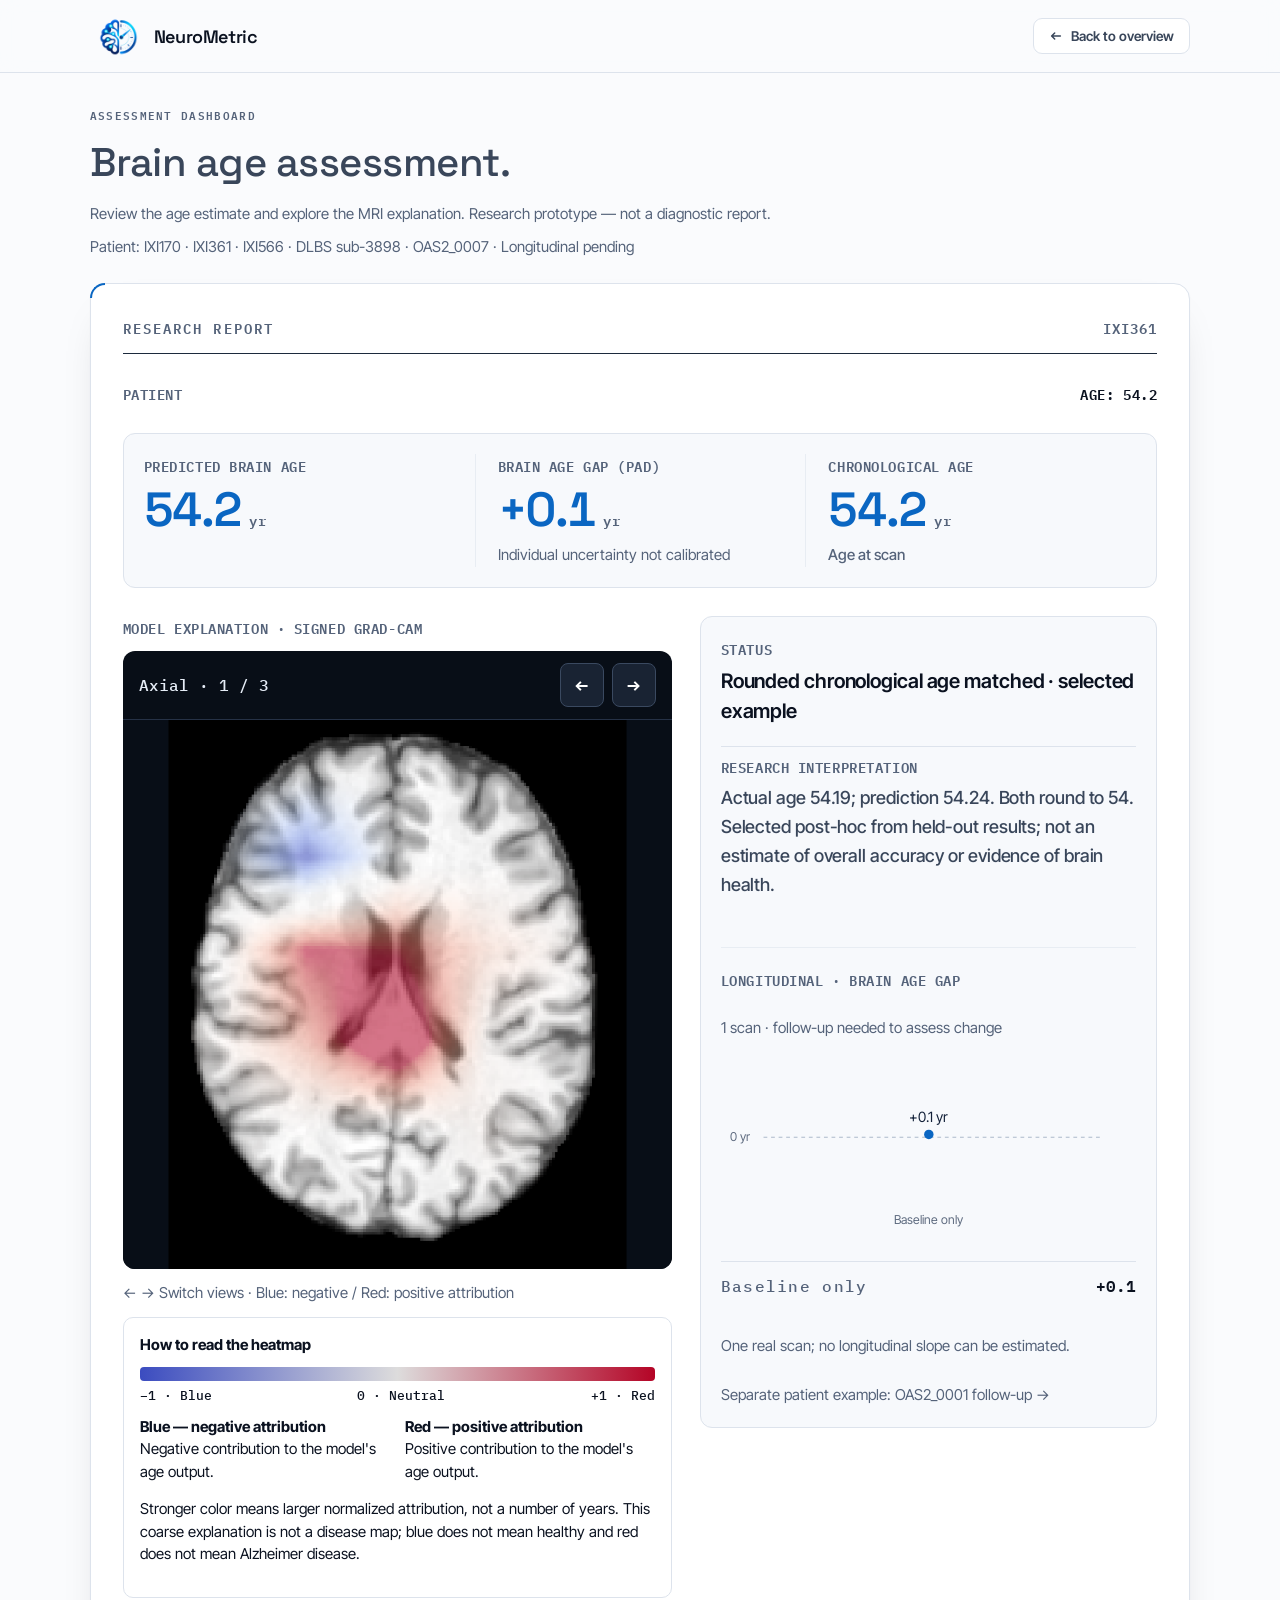
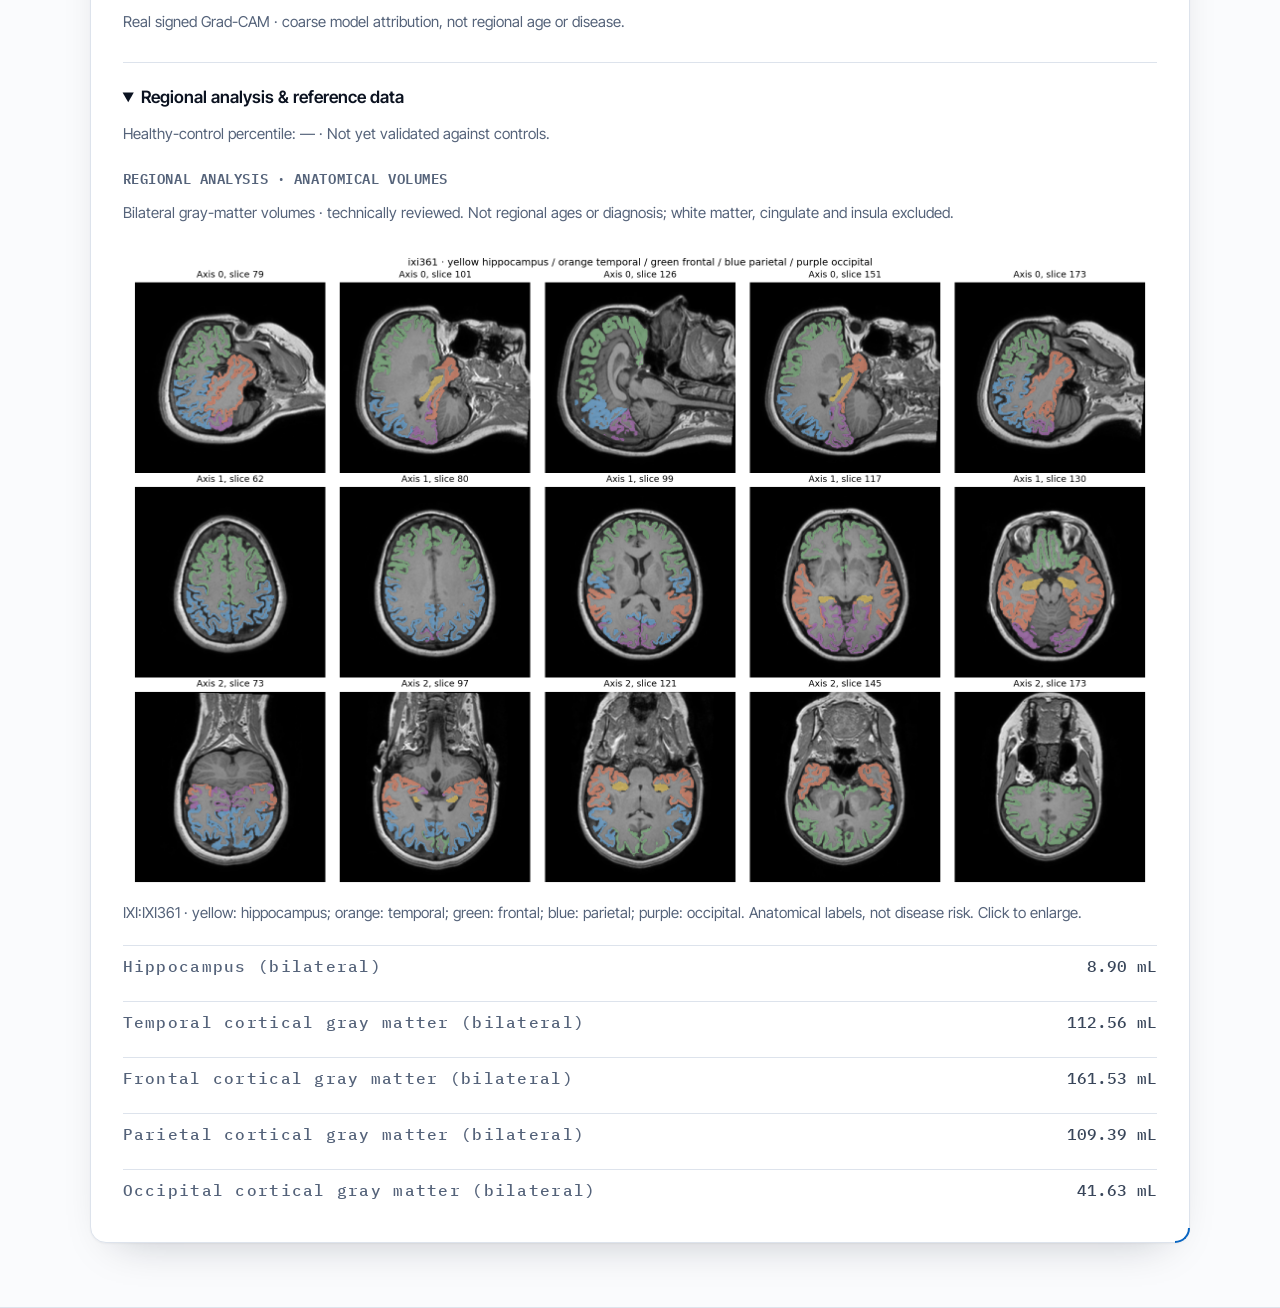
==== report.html @ e67768d3 "Show Longitudinal tag next to OAS2_0007 in report header Co-Authored-By: Claude <noreply@anthropic.c" ====
<!doctype html>
<html lang="en">
<head>
<meta charset="utf-8">
<meta name="viewport" content="width=device-width, initial-scale=1">
<title>Assessment dashboard — NeuroMetric</title>
<link rel="icon" type="image/png" sizes="64x64" href="assets/favicon.png">
<link rel="apple-touch-icon" href="assets/favicon.png">
<meta name="description" content="A NeuroMetric assessment dashboard: patient summary, uncalibrated brain age gap, regional analysis, AI attention map and longitudinal course.">
<meta name="theme-color" content="#FAFBFD">
<link rel="canonical" href="https://neurometric-ruby.vercel.app/report.html">
<meta property="og:type" content="website">
<meta property="og:site_name" content="NeuroMetric">
<meta property="og:url" content="https://neurometric-ruby.vercel.app/report.html">
<meta property="og:title" content="Assessment dashboard — NeuroMetric">
<meta property="og:description" content="Illustrative patient summary, uncalibrated brain age gap, regional analysis, a schematic attention map and longitudinal course.">
<meta property="og:image" content="https://neurometric-ruby.vercel.app/assets/og-cover.png">
<meta property="og:image:width" content="1200">
<meta property="og:image:height" content="630">
<meta property="og:image:alt" content="NeuroMetric assessment dashboard with regional brain-age deviations and a schematic attention map.">
<meta property="og:locale" content="en_US">
<meta name="twitter:card" content="summary_large_image">
<meta name="twitter:title" content="Assessment dashboard — NeuroMetric">
<meta name="twitter:description" content="Illustrative patient summary, uncalibrated brain age gap, regional analysis, a schematic attention map and longitudinal course.">
<meta name="twitter:image" content="https://neurometric-ruby.vercel.app/assets/og-cover.png">
<link rel="preconnect" href="https://fonts.googleapis.com">
<link rel="preconnect" href="https://fonts.gstatic.com" crossorigin>
<link href="https://fonts.googleapis.com/css2?family=Inter+Tight:wght@400;500;600&family=Space+Grotesk:wght@500;600;700&family=IBM+Plex+Mono:wght@400;500;600&display=swap" rel="stylesheet">
<link rel="stylesheet" href="styles.css">
<style>
  .report-back{
    margin-left:auto; display:inline-flex; align-items:center; gap:8px;
    font:600 13.5px var(--sans); color:var(--ink2); white-space:nowrap;
    border:1px solid var(--line); border-radius:9px; padding:9px 15px; background:#fff;
    transition:border-color .18s, color .18s, background .18s;
  }
  .report-back:hover{ border-color:var(--accent-line); color:var(--accent); background:var(--accent-soft); }
  .report-back svg{ width:14px; height:14px; }
  .report-page{ padding-top:56px; }
  .report-sheet{ max-width:880px; margin:0 auto; padding:26px 28px 26px; }
  .report-sheet .report-head span:nth-child(2){ color:var(--mut); letter-spacing:.08em; }

  /* patient row */
  .pat-row{ display:flex; justify-content:space-between; align-items:baseline; gap:16px; padding-bottom:16px; }
  .pat-k{ font:600 15px var(--mono); letter-spacing:.14em; text-transform:uppercase; color:var(--mut); }
  .pat-v{ font:600 13.5px var(--mono); letter-spacing:.09em; text-transform:uppercase; color:var(--ink); font-variant-numeric:tabular-nums; }

  /* analysis band — 3 readouts */
  .pad-wrap{ grid-template-columns:1fr 1fr 1fr; gap:0; padding:20px 22px 22px; margin-bottom:0; }
  .pad-col{ padding:0 22px; display:grid; gap:9px; align-content:start; }
  .pad-col:first-child{ padding-left:0; }
  .pad-col:last-child{ padding-right:0; }
  .pad-col + .pad-col{ border-left:1px solid var(--line2); }
  .pad-col .pad-val{ font-size:clamp(38px,3.3vw,46px); }
  .pad-col .pad-val .pad-unit{ font-size:14px; margin-left:7px; }
  .pad-ci{ font:500 12.5px var(--mono); letter-spacing:.09em; text-transform:uppercase; color:var(--mut); }
  .ban-sub{ font:500 12.5px var(--sans); color:var(--mut); }
  .pct-track{ position:relative; height:4px; border-radius:2px; background:#E7ECF3; margin-top:9px; }
  .pct-dot{ position:absolute; top:50%; left:var(--x,50%); width:10px; height:10px; border-radius:50%; background:var(--accent); transform:translate(-50%,-50%); transition:left .6s cubic-bezier(.2,.7,.2,1); }

  /* sections */
  .dsec{ margin-top:28px; padding-top:20px; border-top:1px solid var(--line2); display:grid; gap:16px; }
  .dsec-k{ font:600 15px var(--mono); letter-spacing:.14em; text-transform:uppercase; color:var(--mut); }
  .duo{ margin-top:28px; padding-top:20px; border-top:1px solid var(--line2); display:grid; grid-template-columns:minmax(0,1.08fr) minmax(0,.92fr); gap:40px; }
  .duo .dsec{ margin-top:0; padding-top:0; border-top:none; }
  .heat-viz{ display:block; width:100%; max-width:340px; height:auto; }
  .heat-cap{ margin:10px 0 0; font:500 11px var(--mono); letter-spacing:.09em; text-transform:uppercase; color:var(--mut); }
  .bar-unit{ margin-left:4px; font-size:10.5px; color:var(--mut); }

  /* longitudinal */
  .lt{ display:grid; }
  .lt-row{ display:flex; justify-content:space-between; align-items:baseline; gap:12px; padding:10px 0; border-top:1px solid var(--line); }
  .lt-row span:first-child{ font:500 13px var(--mono); letter-spacing:.08em; color:var(--mut); font-variant-numeric:tabular-nums; }
  .lt-row span:last-child{ font:500 14px var(--mono); color:var(--ink2); font-variant-numeric:tabular-nums; }
  .lt-row.now span:last-child{ font-weight:600; color:var(--ink); }
  .lt-note{ margin:9px 0 0; font-size:12.5px; line-height:1.5; color:var(--mut); }

  /* durum + yorum */
  .v-item{ padding:12px 0; display:grid; gap:6px; }
  .v-item + .v-item{ border-top:1px solid var(--line); }
  .v-item:first-child{ padding-top:0; }
  .v-k{ font:600 15px var(--mono); letter-spacing:.14em; text-transform:uppercase; color:var(--mut); }
  .v-v{ font:600 16px var(--sans); letter-spacing:-.005em; color:var(--ink); }
  .v-v.v-soft{ font-weight:500; font-size:14.5px; line-height:1.6; color:var(--ink2); }
  .prov{ margin:22px 0 0; padding-top:14px; border-top:1px solid var(--line2); font:500 12px var(--mono); letter-spacing:.09em; text-transform:uppercase; color:var(--mut); }
  .report-main{ padding-bottom:64px; }
  @media (max-width:760px){
    .pad-wrap{ grid-template-columns:1fr; gap:0; }
    .pad-col{ padding:14px 0 0; }
    .pad-col + .pad-col{ border-left:none; border-top:1px solid var(--line2); margin-top:14px; }
    .pad-col:first-child{ padding-top:0; }
    .duo{ grid-template-columns:1fr; gap:26px; }
    .bar, .bars-cols{ grid-template-columns:minmax(0,1fr) 122px 54px; gap:8px; }
    .report-sheet .bar-label{ white-space:normal; font-size:12.5px; line-height:1.3; }
    .bar-unit{ display:none; }
  }
</style>
<style>
  .report-page{padding-top:32px}.report-page .sec-head{margin-bottom:24px;max-width:none}.report-page .statement{font-size:clamp(28px,4vw,40px)}.report-page .sec-lede{font-size:15px;max-width:none;margin-top:12px}
  .report-sheet{max-width:1100px;padding:24px;display:grid;grid-template-columns:minmax(0,1.65fr) minmax(260px,1fr);gap:24px;align-items:start}
  .report-sheet .report-head,.pat-row,.pad-wrap,.regional-details,.technical-details{grid-column:1/-1;margin:0}.report-sheet .report-head{flex-wrap:wrap;gap:8px;padding-bottom:14px}.report-sheet .report-head span{font-size:11px;overflow-wrap:anywhere}.pat-row{padding:0}.pat-k,.pat-v{letter-spacing:.04em}
  .pad-wrap{grid-row:3;border:1px solid var(--line);border-radius:12px;padding:20px;background:#f7f9fc}.pad-col .pad-val{font-size:38px}.pad-ci{font:400 12px var(--sans);text-transform:none;letter-spacing:0}.pad-col:last-child .pad-val{font-size:30px}
  .duo{grid-column:1;grid-row:4;margin:0;padding:0;border:0;display:grid;grid-template-columns:1fr;gap:20px}.interpretation-panel{grid-column:2;grid-row:4;margin:0;padding:20px;background:#f7f9fc;border:1px solid var(--line);border-radius:12px;gap:12px}.dsec-k,.v-k{font-size:11px;letter-spacing:.08em}.v-v{font-size:15px;line-height:1.5}.v-v.v-soft{font-size:14px}.v-item{padding:8px 0}.viewer-panel{gap:12px}
  .mri-viewer{background:#080e17;border-radius:12px;overflow:hidden;position:relative;min-width:0}.mri-viewer:focus-visible{outline:3px solid var(--accent);outline-offset:4px}.viewer-toolbar{display:flex;justify-content:space-between;align-items:center;padding:12px 16px;color:#e6edf7;font:500 13px var(--mono);border-bottom:1px solid #253146}.viewer-toolbar[hidden],.viewer-hint[hidden],#viewError[hidden]{display:none}.viewer-buttons{display:flex;gap:8px}.viewer-buttons button{width:44px;height:44px;border:1px solid #3a4960;border-radius:8px;background:#192333;color:white;font-size:22px;cursor:pointer}.viewer-buttons button:hover{background:#2a3c56}.viewer-buttons button:focus-visible{outline:3px solid #80bfff;outline-offset:2px}.report-sheet .heat-viz{width:100%;max-width:none;height:auto;aspect-ratio:1;object-fit:contain}.report-sheet #schematicHeat{aspect-ratio:340/214;background:#f7f9fc}.viewer-hint{font-size:12px;color:var(--mut);margin:0}.heat-cap{font:400 12px/1.6 var(--sans);text-transform:none;letter-spacing:0;margin:0}#viewError{padding:28px;color:#fff;font-size:14px}
  .regional-details{grid-row:5;padding-top:18px;border-top:1px solid var(--line);display:block}.regional-details>summary,.technical-details>summary{cursor:pointer;font:600 14px var(--sans);color:var(--ink);padding:6px 0}.regional-details .dsec-k{display:block;margin:20px 0 12px}.technical-details{grid-row:6;border-top:1px solid var(--line);padding-top:18px;font-size:13px;color:var(--mut);line-height:1.6}.prov{font:400 12px/1.6 var(--sans);text-transform:none;letter-spacing:0;border:0;margin:14px 0}
  @media(max-width:760px){.report-page{padding-top:24px}.report-sheet{padding:16px;gap:18px;grid-template-columns:minmax(0,1fr)}.duo{grid-column:1;grid-row:4}.interpretation-panel{grid-column:1;grid-row:5}.regional-details{grid-row:6}.technical-details{grid-row:7}.pad-wrap{grid-template-columns:1fr 1fr;gap:16px;padding:16px}.pad-col{padding:0!important}.pad-col+.pad-col{border:0;margin:0}.pad-col:last-child{grid-column:1/-1;padding-top:12px!important;border-top:1px solid var(--line)}.pad-col:last-child .pad-val{display:none}.pad-col .pad-val{font-size:32px}.pat-row{flex-wrap:wrap}.viewer-toolbar{padding:8px 12px}}
</style>
<style>
  body>.nav{position:relative;top:auto}.report-page .eyebrow{font:600 11px var(--mono);text-transform:uppercase;letter-spacing:.12em;color:var(--mut)}
  @media(max-width:760px){.report-sheet .pad-col:last-child .pad-val{display:block}}
</style>
<style>
 .report-main>.wrap,.nav-inner{width:calc(100% - 64px);max-width:1720px}.report-sheet{max-width:none}.report-sheet{grid-template-columns:minmax(0,1.2fr) minmax(360px,1fr);padding:32px;gap:28px}.report-sheet .report-head span,.pat-v,.pat-k{font-size:14px}.report-sheet .pad-label,.dsec-k,.v-k{font-size:14px;letter-spacing:.04em}.pad-col .pad-val,.pad-col:last-child .pad-val{font-size:48px}.v-v{font-size:20px}.v-v.v-soft{font-size:18px}.heat-cap,.viewer-hint,.lt-note,.technical-details,.pad-ci,.ban-sub{font-size:15px;line-height:1.6}.viewer-toolbar{font-size:16px}.lt-row span:first-child,.lt-row span:last-child{font-size:16px}.regional-details>summary,.technical-details>summary{font-size:17px}
 .attribution-legend{margin:0;padding:16px;border:1px solid var(--line);border-radius:10px;font-size:15px;line-height:1.5}.attribution-legend[hidden]{display:none}.legend-gradient{height:14px;border-radius:4px;background:linear-gradient(90deg,#3b4cc0,#dddcdc,#b40426);margin:10px 0 6px}.legend-ticks{display:flex;justify-content:space-between;font:500 13px var(--mono)}.legend-description{display:grid;grid-template-columns:1fr 1fr;gap:16px;margin-top:12px}.legend-description p{margin:0}.report-sheet .heat-viz{max-height:650px}
 @media(max-width:760px){.report-main>.wrap,.nav-inner{width:calc(100% - 32px)}.report-sheet{padding:16px;grid-template-columns:minmax(0,1fr)}.pad-col .pad-val,.pad-col:last-child .pad-val{font-size:36px}.legend-description{grid-template-columns:1fr}.report-sheet .pad-label{font-size:12px}.v-v.v-soft{font-size:16px}}
</style>
<style>
 #candidateRegionalRows .lt-row{display:grid;grid-template-columns:minmax(0,1fr) auto;gap:12px;align-items:center;padding:14px 0}
 #candidateRegionalRows .lt-row span:first-child{font:500 16px/1.5 var(--sans);letter-spacing:0;color:var(--ink)}
 #candidateRegionalRows .lt-row span:last-child{letter-spacing:0}
 @media(max-width:520px){#candidateRegionalRows .lt-row{grid-template-columns:1fr;gap:4px}}
</style>
</head>
<body>
<header class="nav">
  <div class="wrap nav-inner">
    <a class="brand" href="index.html" aria-label="NeuroMetric — back to overview">
      <img class="brand-mark" src="assets/logo-mark.png" alt="" width="56" height="56">
      <span class="brand-text">NeuroMetric</span>
    </a>
    <a class="report-back" href="index.html">
      <svg viewBox="0 0 16 16" aria-hidden="true"><path d="M13 8H4M6.5 4.5L3 8l3.5 3.5" fill="none" stroke="currentColor" stroke-width="1.7" stroke-linecap="round" stroke-linejoin="round"/></svg>
      Back to overview
    </a>
  </div>
</header>

<main id="main" class="sec report-page report-main">
  <div class="wrap">
    <div class="sec-head">
      <p class="eyebrow">Assessment dashboard</p>
      <h2 class="statement">Brain age assessment.</h2>
      <p class="sec-lede">Review the age estimate and explore the MRI explanation. Research prototype — not a diagnostic report.</p>
      <p class="lt-note">Patient: <a href="report.html?case=ixi170">IXI170</a> · <a href="report.html?case=ixi361">IXI361</a> · <a href="report.html?case=ixi566">IXI566</a> · <a href="report.html?case=dlbs3898">DLBS sub-3898</a> · <a href="report.html?case=oasis7">OAS2_0007 · Longitudinal pending</a></p>
    </div>

    <figure class="report report-sheet" aria-label="Complete sample assessment dashboard">
      <figcaption class="report-head">
        <span id="reportKind">Illustrative report</span>
        <span id="dHead2">Illustration · NC-2381-019 · T1 · MNI 1&nbsp;mm</span>
      </figcaption>

      <div class="pat-row">
        <span class="pat-k">Patient</span>
        <span class="pat-v" id="dAge">Age: 57</span>
      </div>

      <div class="pad-wrap">
        <div class="pad-col">
          <span class="pad-label">Predicted brain age</span>
          <span class="pad-val" id="dPred">66.4<span class="pad-unit">yr</span></span>
        </div>
        <div class="pad-col">
          <span class="pad-label">Brain age gap (PAD)</span>
          <span class="pad-val" id="dPad">+9.4<span class="pad-unit">yr</span></span>
          <span class="pad-ci" id="dCi">Individual uncertainty not calibrated</span>
        </div>
        <div class="pad-col">
          <span class="pad-label">Chronological age</span>
          <span class="pad-val" id="dChronological">57<span class="pad-unit">yr</span></span>
          <span class="ban-sub">Age at scan</span>
        </div>
      </div>

      <details class="dsec regional-details" open>
        <summary>Regional analysis &amp; reference data</summary>
        <p class="lt-note">Healthy-control percentile: <span id="dPct">—</span> · Not yet validated against controls.</p>
        <div class="pct-track" hidden><i class="pct-dot" id="dPctDot"></i></div>
        <span class="dsec-k" id="regionalTitle">Regional analysis · illustrative gaps</span>
        <p class="lt-note" id="regionalMethod" hidden>Regional volumes require anatomical segmentation and registration review. Volume differences cannot be converted into years without a validated age-reference model.</p>
        <figure id="regionalVisual" hidden style="margin:20px 0">
          <a href="assets/oasis30-regional-segmentation.png" target="_blank" rel="noopener" aria-label="Open full-size regional MRI segmentation">
            <img src="assets/oasis30-regional-segmentation.png" alt="OAS1_0030 MRI with segmented hippocampus and cortical gray-matter groups in fifteen slices" loading="lazy" style="display:block;width:100%;height:auto;border-radius:12px">
          </a>
          <figcaption class="lt-note">OAS1_0030 · MRI segmentation. Yellow: hippocampus; orange: temporal; green: frontal; blue: parietal; purple: occipital. Click to enlarge. These colors identify anatomy, not disease or regional age.</figcaption>
        </figure>
        <div class="bars" id="dBars">
          <div class="bars-cols" aria-hidden="true"><span>Region</span><span>← negative · positive →</span><span>Δ y</span></div>
          <div class="bar"><span class="bar-label">Hippocampus</span><span class="bar-track"><i class="tick"></i><i class="pos" style="--w:48.8%"></i></span><span class="bar-val">+13.2<span class="bar-unit">y</span></span></div>
          <div class="bar"><span class="bar-label">Temporal lobe</span><span class="bar-track"><i class="tick"></i><i class="pos" style="--w:33.7%"></i></span><span class="bar-val">+9.1<span class="bar-unit">y</span></span></div>
          <div class="bar"><span class="bar-label">Frontal lobe</span><span class="bar-track"><i class="tick"></i><i class="pos" style="--w:17.4%"></i></span><span class="bar-val">+4.7<span class="bar-unit">y</span></span></div>
          <div class="bar"><span class="bar-label">Parietal lobe</span><span class="bar-track"><i class="tick"></i><i class="pos" style="--w:8.5%"></i></span><span class="bar-val">+2.3<span class="bar-unit">y</span></span></div>
        </div>
        <div id="candidateRegionalPanel" hidden>
          <h3>Experimental regional measurements</h3>
          <p class="lt-note">Orientation review pending · Not approved clinical measurements. Bilateral totals are shown because left/right orientation is unresolved.</p>
          <div id="candidateRegionalRows"></div>
          <p class="lt-note" id="candidateRegionalNote">Measured volumes, not regional ages or healthy-control percentiles. Temporal, frontal and parietal lobes still require cortical parcellation.</p>
        </div>
      </details>

      <div class="duo">
        <div class="dsec viewer-panel">
          <span class="dsec-k" id="heatTitle">AI attention map · schematic preview</span>
          <div class="mri-viewer" id="mriViewer" tabindex="0" role="region" aria-label="MRI viewer. Use left and right arrow keys to switch views.">
          <div class="viewer-toolbar" id="viewerControls" hidden>
            <span id="viewLabel" aria-live="polite">Axial · 1 / 3</span>
            <div class="viewer-buttons"><button id="viewPrev" type="button" aria-label="Previous MRI view">←</button><button id="viewNext" type="button" aria-label="Next MRI view">→</button></div>
          </div>
          <img class="heat-viz" id="realHeat" src="assets/oasis30-verified-gradcam-axial.png" alt="OAS1_0030 axial MRI with signed Grad-CAM; not a disease map" style="display:none" hidden>
          <p id="viewError" hidden>Image could not load. Try another view or reload the page.</p>
          <svg class="heat-viz" id="schematicHeat" viewBox="0 0 340 214" role="img" aria-label="Schematic attention map over an axial brain view (illustrative)">
            <defs>
              <radialGradient id="hg" cx="50%" cy="50%" r="50%">
                <stop offset="0%" stop-color="#0A66C2" stop-opacity=".8"/>
                <stop offset="40%" stop-color="#1E82C4" stop-opacity=".42"/>
                <stop offset="72%" stop-color="#2FA8C9" stop-opacity=".16"/>
                <stop offset="100%" stop-color="#2FA8C9" stop-opacity="0"/>
              </radialGradient>
              <linearGradient id="hleg" x1="0" y1="0" x2="1" y2="0">
                <stop offset="0%" stop-color="#2FA8C9" stop-opacity="0"/>
                <stop offset="55%" stop-color="#2291B4" stop-opacity=".55"/>
                <stop offset="100%" stop-color="#0A66C2" stop-opacity=".9"/>
              </linearGradient>
            </defs>
            <ellipse cx="170" cy="96" rx="134" ry="82" fill="none" stroke="#C9D3DF" stroke-width="1.3"/>
            <ellipse cx="170" cy="96" rx="118" ry="70" fill="#E7ECF2" stroke="#9AA7B4" stroke-width="1.5"/>
            <path d="M170 28 C162 60 162 132 170 164" fill="none" stroke="#C4CFDB" stroke-width="1.3"/>
            <path d="M80 62 C128 74 216 74 260 58" fill="none" stroke="#C4CFDB" stroke-width="1.1"/>
            <path d="M84 130 C134 118 212 118 256 126" fill="none" stroke="#C4CFDB" stroke-width="1.1"/>
            <circle class="hspot" id="hb0" fill="url(#hg)"/>
            <circle class="hspot" id="hb1" fill="url(#hg)"/>
            <circle class="hspot" id="hb2" fill="url(#hg)"/>
            <circle id="hPeak" fill="none" stroke="#084E8F" stroke-width="1.2" stroke-dasharray="4 4"/>
            <circle id="hCore" fill="#084E8F"/>
            <text x="24" y="100" style="font:600 9px var(--mono); letter-spacing:.08em" fill="#5F6C80" text-anchor="middle">R</text>
            <text x="316" y="100" style="font:600 9px var(--mono); letter-spacing:.08em" fill="#5F6C80" text-anchor="middle">L</text>
            <text x="150" y="205" style="font:600 8.5px var(--mono); letter-spacing:.12em" fill="#5F6C80" text-anchor="end">LOW</text>
            <rect x="156" y="199" width="96" height="6" rx="3" fill="url(#hleg)"/>
            <text x="260" y="205" style="font:600 8.5px var(--mono); letter-spacing:.12em" fill="#5F6C80">HIGH</text>
          </svg>
          </div>
          <p class="viewer-hint" id="viewerHint" hidden>← → Switch views · Blue: negative / Red: positive attribution</p>
          <div class="attribution-legend" id="attributionLegend" hidden>
            <strong>How to read the heatmap</strong>
            <div class="legend-gradient" role="img" aria-label="Normalized signed attribution scale: blue minus one, neutral zero, red plus one"></div>
            <div class="legend-ticks"><span>−1 · Blue</span><span>0 · Neutral</span><span>+1 · Red</span></div>
            <div class="legend-description"><p><strong>Blue — negative attribution</strong><br>Negative contribution to the model's age output.</p><p><strong>Red — positive attribution</strong><br>Positive contribution to the model's age output.</p></div>
            <p>Stronger color means larger normalized attribution, not a number of years. This coarse explanation is not a disease map; blue does not mean healthy and red does not mean Alzheimer disease.</p>
          </div>
          <p class="heat-cap" id="dHeatCap">Schematic hotspot — not generated by the model</p>
        </div>
        <div class="dsec" id="longitudinalPanel">
          <span class="dsec-k">Longitudinal · brain age gap</span>
          <p class="lt-note" id="trajectorySummary"></p>
          <svg id="trajectoryChart" viewBox="0 0 440 200" role="img" aria-label="Brain age gap across available visits" style="display:block;width:100%;height:auto"></svg>
          <div class="lt" id="dTrend">
            <div class="lt-row"><span>2024</span><span>+5.3</span></div>
            <div class="lt-row"><span>2025</span><span>+7.1</span></div>
            <div class="lt-row now"><span>2026</span><span>+9.4</span></div>
          </div>
          <p class="lt-note" id="longitudinalNote">Invented visits for interface demonstration. Longitudinal performance and reference trajectories are not validated.</p>
          <p class="lt-note"><a href="longitudinal.html">Separate patient example: OAS2_0001 follow-up →</a></p>
          <section id="realFollowUp" hidden style="margin-top:24px;padding-top:20px;border-top:1px solid var(--line)">
            <h3 style="font-size:18px;margin:0 0 8px">Longitudinal · OAS2_0001</h3>
            <p class="lt-note">2 MRI visits · 457 days apart</p>
            <p id="followUpDirection" style="font-size:20px;font-weight:600;margin:10px 0"></p>
            <svg id="followUpChart" viewBox="0 0 440 200" role="img" aria-label="OAS2_0001 brain-age gaps at baseline and day 457" style="display:block;width:100%;height:auto"></svg>
            <div id="followUpRows"></div>
            <p class="lt-note" id="followUpSummary"></p>
            <p class="lt-note">Research estimate; age is underestimated in this case. Not a diagnosis.</p>
          </section>
        </div>
      </div>

      <div class="dsec interpretation-panel" id="interpretationPanel">
        <div class="v-item">
          <span class="v-k">Status</span>
          <span class="v-v" id="dStatus">Illustrative positive brain-age gap</span>
        </div>
        <div class="v-item">
          <span class="v-k">Research interpretation</span>
          <span class="v-v v-soft" id="dInterp">A positive gap alone does not establish disease. This fictional case cannot support clinical decisions.</span>
        </div>
      </div>

    </figure>
  </div>
</main>

<script src="assets/oasis30-longitudinal.js"></script>
<script src="assets/oasis30-regional.js"></script>
<script src="assets/oasis30-regional-candidate.js"></script>
<script src="assets/oasis2-longitudinal-reference.js"></script>
<script src="assets/exact-hit-cases.js"></script>
<script src="assets/oasis7-case.js"></script>
<script src="assets/oasis7-longitudinal.js"></script>
<script src="assets/selected-regional-cases.js"></script>
<script src="assets/selected-regional-review.js"></script>
<script>
/* Static demo data — the site runs no real analysis */
(function () {
  var CASES = {};

  var exactCases = window.NEUROMETRIC_EXACT_CASES || {};
  Object.keys(exactCases).forEach(function(name) { CASES[name] = exactCases[name]; });
  if (window.NEUROMETRIC_OASIS7_CASE) CASES.oasis7 = window.NEUROMETRIC_OASIS7_CASE;
  var key = new URLSearchParams(window.location.search).get("case") || "ixi361";
  var c = CASES[key];
  if (!c) c = CASES.ixi361;
  if (!c) return;
  var realTrajectory = window.NEUROMETRIC_LONGITUDINAL;
  if (c.patientId === "OAS2_0007" && window.NEUROMETRIC_OASIS7_LONGITUDINAL) {
    realTrajectory = window.NEUROMETRIC_OASIS7_LONGITUDINAL;
    c.status = "Two real MRI visits · technical follow-up QC " + (realTrajectory.comparable ? "completed" : "pending");
    c.longitudinalTag = "Longitudinal";
    c.interp = "Baseline actual age 71; prediction 70.02. Follow-up actual age 73, 518 days later; prediction " + Number(realTrajectory.visits[1].prediction).toFixed(2) + ". Selected research example; change rates require matching preprocessing and technical QC. Not a diagnosis.";
  }
  if (c.patientId === "OAS2_0001" && window.NEUROMETRIC_OASIS2_REFERENCE) {
    realTrajectory = window.NEUROMETRIC_OASIS2_REFERENCE.ai_longitudinal;
  }
  if (c.real && realTrajectory && realTrajectory.patient_id === c.patientId) {
    c.trend = realTrajectory.visits.map(function (visit) {
      var gap = Number(visit.brain_age_gap);
      return [visit.scan_date || (visit.mr_delay_days != null ? "Day " + visit.mr_delay_days : "Baseline only"), (gap >= 0 ? "+" : "−") + Math.abs(gap).toFixed(1)];
    });
  }

  var pad = document.getElementById("dPad");
  var bars = document.getElementById("dBars");
  if (!pad || !bars) return;

  function setTxt(id, v) { var e = document.getElementById(id); if (e) e.textContent = v; }
  function caseTitle(id) { var t = id.split(" · ")[0]; t = t.replace("IXI:", "").replace("DLBS:", "DLBS "); return t; }

  var predictedAge = document.getElementById("dPred");
  if (predictedAge) predictedAge.innerHTML = c.pred + '<span class="pad-unit">yr</span>';
  pad.innerHTML = c.gap + '<span class="pad-unit">yr</span>';
  setTxt("dCi", c.ci);
  var pct = document.getElementById("dPct");
  if (pct) pct.textContent = c.pctTxt;
  var dot = document.getElementById("dPctDot");
  if (dot) dot.style.setProperty("--x", c.pct + "%");
  setTxt("dAge", c.age);
  document.getElementById("dChronological").innerHTML = c.age.replace("Age: ", "") + '<span class="pad-unit">yr</span>';
  document.getElementById("interpretationPanel").appendChild(document.getElementById("longitudinalPanel"));
  setTxt("dHead2", "Illustration · " + c.id);
  setTxt("dStatus", c.status);
  setTxt("dInterp", c.interp);
  setTxt("dHeatCap", c.cap);
  if (c.real && c.patientId === "OAS2_0001") {
    setTxt("reportKind", "Research report");
    setTxt("dHead2", caseTitle(c.id));
    document.getElementById("mriViewer").hidden = true;
    setTxt("heatTitle", "MRI explanation unavailable for this patient");
    setTxt("regionalTitle", "Regional volumes · not measured for this patient");
  }
  if (c.real && c.heatPrefix) {
    setTxt("reportKind", "Research report");
    setTxt("regionalTitle", "Anatomical regions · measurement status");
    document.getElementById("regionalMethod").hidden = false;
    setTxt("dHead2", caseTitle(c.id) + (c.longitudinalTag ? " · " + c.longitudinalTag : ""));
    setTxt("heatTitle", "Model explanation · signed Grad-CAM");
    document.getElementById("realHeat").hidden = false;
    document.getElementById("realHeat").style.display = "block";
    document.getElementById("schematicHeat").style.display = "none";
    document.getElementById("viewerControls").hidden = false;
    document.getElementById("viewerHint").hidden = false;
    document.getElementById("attributionLegend").hidden = false;
    var image = document.getElementById("realHeat");
    var viewer = document.getElementById("mriViewer");
    var planes = ["Axial", "Coronal", "Sagittal"], viewIndex = 0;
    function showView(index) {
      viewIndex = (index + planes.length) % planes.length;
      setTxt("viewLabel", planes[viewIndex] + " · " + (viewIndex + 1) + " / 3");
      document.getElementById("viewError").hidden = true;
      image.alt = c.patientId + " " + planes[viewIndex].toLowerCase() + " MRI with signed Grad-CAM; not a disease map";
      image.src = "assets/" + c.heatPrefix + "-" + planes[viewIndex].toLowerCase() + ".png";
    }
    showView(0);
    if (viewer.addEventListener) {
      document.getElementById("viewPrev").addEventListener("click", function () { showView(viewIndex - 1); });
      document.getElementById("viewNext").addEventListener("click", function () { showView(viewIndex + 1); });
      viewer.addEventListener("keydown", function (event) {
        if (event.key === "ArrowLeft" || event.key === "ArrowRight") {
          event.preventDefault(); showView(viewIndex + (event.key === "ArrowRight" ? 1 : -1));
        }
      });
      image.addEventListener("error", function () { document.getElementById("viewError").hidden = false; });
      image.addEventListener("load", function () { document.getElementById("viewError").hidden = true; });
    }
    setTxt("longitudinalNote", "One real scan; no longitudinal slope can be estimated.");
    var provenance = document.querySelectorAll(".prov");
    if (provenance[0]) provenance[0].textContent = "Real SFCN contrast-cont4 prediction and Grad-CAM · regional age unavailable · clinical validity unconfirmed";
  }

  for (var i = 0; i < 3; i++) {
    var hb = document.getElementById("hb" + i);
    if (!hb) continue;
    if (c.spots[i]) {
      hb.setAttribute("cx", c.spots[i][0]); hb.setAttribute("cy", c.spots[i][1]);
      hb.setAttribute("r", c.spots[i][2]); hb.setAttribute("opacity", c.spots[i][3]);
    } else { hb.setAttribute("opacity", 0); }
  }
  var ring = document.getElementById("hPeak"), core = document.getElementById("hCore");
  if (ring && core) {
    if (c.ring) {
      ring.setAttribute("cx", c.ring[0]); ring.setAttribute("cy", c.ring[1]); ring.setAttribute("r", c.ring[2]); ring.setAttribute("opacity", 1);
      core.setAttribute("cx", c.ring[0]); core.setAttribute("cy", c.ring[1]); core.setAttribute("opacity", 1);
    } else { ring.setAttribute("opacity", 0); core.setAttribute("opacity", 0); }
  }

  var cols = bars.querySelector(".bars-cols");
  bars.textContent = "";
  if (cols) bars.appendChild(cols);
  c.regions.forEach(function (row) {
    var d = document.createElement("div");
    d.className = "bar";
    d.innerHTML =
      '<span class="bar-label">' + row[0] + "</span>" +
      '<span class="bar-track"><i class="tick"></i><i class="' + row[3] + '" style="--w:' + row[2] + '%"></i></span>' +
      '<span class="bar-val">' + row[1] + '<span class="bar-unit">y</span></span>';
    bars.appendChild(d);
  });
  if (c.real && c.patientId !== "OAS1_0030") {
    bars.textContent = "";
    setTxt("regionalTitle", "Regional volumes · not measured for this patient");
    var pendingVolumes = document.createElement("p");
    pendingVolumes.textContent = "Regional segmentation has not been computed for " + c.patientId + ". No other patient's measurements are shown.";
    bars.appendChild(pendingVolumes);
  }
  if (c.real && c.patientId === "OAS1_0030") {
    var unavailable = document.createElement("p");
    unavailable.textContent = "Region-specific age predictions are not available for this case. The heatmap is not a regional-age estimate.";
    bars.appendChild(unavailable);
    ["Hippocampus", "Temporal lobe", "Frontal lobe", "Parietal lobe"].forEach(function (name) {
      var item = document.createElement("div");
      item.className = "lt-row";
      item.innerHTML = "<span>" + name + "</span><span>Segmentation needed</span>";
      bars.appendChild(item);
    });
    var regional = window.NEUROMETRIC_REGIONAL;
    var candidate = window.NEUROMETRIC_REGIONAL_CANDIDATE;
    if (candidate && candidate.subject_id === "OAS1_0030" && candidate.approved === false && candidate.status === "experimental_geometry_review_pending") {
      bars.textContent = "";
      var approvalNote = document.createElement("p");
      approvalNote.textContent = "Approved regional measurements are not available. The experimental segmentation results below still require orientation and full segmentation review.";
      bars.appendChild(approvalNote);
      setTxt("regionalTitle", "Regional volumes · review pending");
      setTxt("regionalMethod", "Model-derived anatomical segmentation is available on experimental geometry. Volumes cannot be converted into years without a validated age-reference model.");
      document.getElementById("candidateRegionalPanel").hidden = false;
      var candidateRows = document.getElementById("candidateRegionalRows");
      candidateRows.textContent = "";
      candidate.regions.forEach(function (row) {
        var item = document.createElement("div"), label = document.createElement("span"), value = document.createElement("span");
        item.className = "lt-row"; label.textContent = row.region;
        value.textContent = row.status === "measured" ? Number(row.volume_ml).toFixed(2) + " mL · candidate" : "Unavailable";
        item.appendChild(label); item.appendChild(value); candidateRows.appendChild(item);
      });
      if (candidate.cortical_parcellation_available) {
        setTxt("candidateRegionalNote", "FastSurfer DKT gray-matter parcel groups; white matter, cingulate and insula excluded. Experimental volumes, not regional ages, normative percentiles or approved clinical measurements.");
      }
    }
    if (regional && regional.subject_id === "OAS1_0030" && regional.visual_qc === "approved" && regional.regions.length) {
      document.getElementById("regionalVisual").hidden = false;
      document.getElementById("candidateRegionalPanel").hidden = true;
      bars.textContent = "";
      setTxt("regionalTitle", "Anatomical volumes · mL");
      setTxt("regionalMethod", "FastSurfer DKT bilateral gray-matter parcel groups on a conformed 1 mm grid · technically reviewed, not clinically validated. White matter, cingulate and insula are excluded. These are volumes, not regional ages or healthy-control percentiles.");
      regional.regions.forEach(function (row) {
        var item = document.createElement("div");
        item.className = "lt-row";
        var label = document.createElement("span"), value = document.createElement("span");
        label.textContent = row.region;
        value.textContent = row.status === "measured" ? Number(row.volume_ml).toFixed(2) + " mL" : "Label missing";
        item.appendChild(label); item.appendChild(value); bars.appendChild(item);
      });
    }
  }

  function renderSelectedRegions(data) {
    var result = data && data[c.patientId];
    if (!result || result.patient_id !== c.patientId) return;
    var review = window.NEUROMETRIC_REGIONAL_REVIEW && window.NEUROMETRIC_REGIONAL_REVIEW[c.patientId];
    if (review && review.segmentation_sha256 === result.segmentation_sha256) {
      result = Object.assign({}, result, {state:"technically_reviewed"});
    }
    bars.textContent = "";
    setTxt("regionalTitle", "Regional analysis · anatomical volumes");
    document.getElementById("regionalMethod").hidden = false;
    if (result.state !== "visual_review_pending" && result.state !== "technically_reviewed") {
      var pending = document.createElement("p");
      pending.textContent = c.patientId + (result.state === "segmenting" ? " · regional MRI segmentation running…" : result.state === "failed" ? " · segmentation failed; measurements withheld." : " · regional MRI segmentation queued.");
      bars.appendChild(pending);
      setTxt("regionalMethod", "Volumes will appear after this patient's own MRI segmentation completes.");
      return;
    }
    setTxt("regionalMethod", "Bilateral gray-matter volumes · " + (result.state === "visual_review_pending" ? "visual QC pending" : "technically reviewed") + ". Not regional ages or diagnosis; white matter, cingulate and insula excluded.");
    result.regions.forEach(function(row) {
      var item=document.createElement("div"), label=document.createElement("span"), value=document.createElement("span");
      item.className="lt-row";label.textContent=row.region;value.textContent=Number(row.volume_ml).toFixed(2)+" mL";
      item.appendChild(label);item.appendChild(value);bars.appendChild(item);
    });
    if (result.image && /^assets\/(ixi\d+|dlbs\d+)-regional\.png$/.test(result.image)) {
      var figure=document.getElementById("regionalVisual");figure.hidden=false;
      figure.querySelector("img").src=result.image;
      figure.querySelector("img").alt=c.patientId + " · actual anatomical MRI segmentation";
      figure.querySelector("a").href=result.image;
      figure.querySelector("figcaption").textContent=c.patientId + " · yellow: hippocampus; orange: temporal; green: frontal; blue: parietal; purple: occipital. Anatomical labels, not disease risk. Click to enlarge.";
    }
  }
  renderSelectedRegions(window.NEUROMETRIC_SELECTED_REGIONS);
  if (typeof window.fetch === "function" && typeof window.setInterval === "function") {
    window.setInterval(function() {
      window.fetch("assets/selected-regional-cases.js", {cache:"no-store"}).then(function(r){if(!r.ok)throw new Error("Regional results unavailable");return r.text();}).then(function(text){
        var prefix="window.NEUROMETRIC_SELECTED_REGIONS = ";
        if(text.indexOf(prefix)!==0)throw new Error("Invalid regional export");
        renderSelectedRegions(JSON.parse(text.slice(prefix.length).replace(/;\s*$/, "")));
      }).catch(function(){});
    }, 15000);
  }

  var trend = document.getElementById("dTrend");
  if (trend) {
    trend.textContent = "";
    c.trend.forEach(function (row, k) {
      var d = document.createElement("div");
      d.className = "lt-row" + (k === c.trend.length - 1 ? " now" : "");
      d.innerHTML = "<span>" + row[0] + "</span><span>" + row[1] + "</span>";
      trend.appendChild(d);
    });
  }
  var chart = document.getElementById("trajectoryChart");
  if (chart) {
    var values = c.trend.map(function (row) { return Number(row[1].replace("−", "-")); });
    var limit = Math.max(2, Math.ceil(Math.max.apply(null, values.map(Math.abs))));
    var points = values.map(function (v, i) { return [values.length === 1 ? 220 : 52 + i * 340 / (values.length - 1), 86 - v / limit * 60]; });
    var svg = '<line x1="45" y1="86" x2="402" y2="86" stroke="#a8b5c7" stroke-dasharray="4 4"/><text x="10" y="90" fill="#5f6c80" font-size="13">0 yr</text>';
    if (points.length > 1) svg += '<polyline points="' + points.map(function (p) { return p.join(","); }).join(" ") + '" fill="none" stroke="#0a66c2" stroke-width="3"/>';
    points.forEach(function (p, i) {
      svg += '<circle cx="' + p[0] + '" cy="' + p[1] + '" r="5" fill="#0a66c2"/><text x="' + p[0] + '" y="' + (p[1] - 13) + '" text-anchor="middle" fill="#122038" font-size="15">' + c.trend[i][1] + ' yr</text><text x="' + p[0] + '" y="178" text-anchor="middle" fill="#5f6c80" font-size="13">' + c.trend[i][0] + '</text>';
    });
    chart.innerHTML = svg;
    var summary = c.real ? values.length + " scan" + (values.length === 1 ? " · follow-up needed to assess change" : "s · descriptive follow-up") : "Illustrative trajectory · invented visits, not model results";
    if (c.real && realTrajectory && realTrajectory.patient_id === c.patientId && realTrajectory.comparable) {
      summary += " · Gap change: " + Number(realTrajectory.gap_change_years).toFixed(1) + " yr over " + Number(realTrajectory.elapsed_years).toFixed(1) + " yr";
      var rate = Number(realTrajectory.gap_change_per_year);
      summary = (rate > 0 ? "Brain-age gap increasing ↗" : rate < 0 ? "Brain-age gap decreasing ↘" : "Brain-age gap unchanged →") + " · Slope: " + (rate > 0 ? "+" : "") + rate.toFixed(2) + " yr/year · " + Math.round(realTrajectory.elapsed_years * 365.25) + " days";
      setTxt("longitudinalNote", "Same model and preprocessing; QC approved. Model change is descriptive, not a validated biological aging rate.");
    } else if (c.real && realTrajectory && values.length > 1) {
      setTxt("longitudinalNote", "Change rate withheld: " + realTrajectory.withheld_reasons.join(", ") + ".");
    }
    setTxt("trajectorySummary", summary);
    chart.setAttribute("aria-label", c.real ? "Observed brain age gap across " + values.length + " scan(s); no diagnostic inference." : "Illustrative brain age gap trajectory with " + values.length + " invented visits");
  }
  var followUp = window.NEUROMETRIC_OASIS2_REFERENCE;
  document.getElementById("realFollowUp").hidden = true;
  if (c.real && c.patientId && followUp && followUp.patient_id === c.patientId && followUp.ai_longitudinal && followUp.ai_longitudinal.patient_id === c.patientId && followUp.ai_longitudinal.comparable) {
    document.getElementById("realFollowUp").hidden = false;
    document.getElementById("trajectoryChart").hidden = true;
    document.getElementById("dTrend").hidden = true;
    document.getElementById("trajectorySummary").hidden = true;
    document.getElementById("longitudinalNote").hidden = true;
    var visits = followUp.ai_longitudinal.visits, rows = document.getElementById("followUpRows");
    var lo = Math.min.apply(null, visits.map(function(v){return v.brain_age_gap;})) - 1;
    var hi = Math.max.apply(null, visits.map(function(v){return v.brain_age_gap;})) + 1;
    var pts = visits.map(function(v){return [65 + v.mr_delay_days / followUp.elapsed_days * 310, 140 - (v.brain_age_gap-lo)/(hi-lo)*90];});
    var plot = '<line x1="45" y1="155" x2="400" y2="155" stroke="#a8b5c7"/><text x="45" y="24" fill="#5f6c80" font-size="13">Brain-age gap (yr)</text><polyline points="' + pts.map(function(p){return p.join(',');}).join(' ') + '" fill="none" stroke="#0a66c2" stroke-width="3"/>';
    visits.forEach(function(v,i) {
      var item=document.createElement("div"), label=document.createElement("span"), value=document.createElement("span");
      item.className="lt-row";label.textContent="Day " + v.mr_delay_days + " · age " + v.age;
      value.textContent="Predicted " + v.prediction.toFixed(1) + " yr";item.appendChild(label);item.appendChild(value);rows.appendChild(item);
      plot += '<circle cx="'+pts[i][0]+'" cy="'+pts[i][1]+'" r="5" fill="#0a66c2"/><text x="'+pts[i][0]+'" y="'+(pts[i][1]-15)+'" text-anchor="middle" fill="#122038" font-size="16">'+v.brain_age_gap.toFixed(1)+' yr</text><text x="'+pts[i][0]+'" y="180" text-anchor="middle" fill="#5f6c80" font-size="14">Day '+v.mr_delay_days+'</text>';
    });
    document.getElementById("followUpChart").innerHTML=plot;
    var slope = Number(followUp.ai_longitudinal.gap_change_per_year);
    setTxt("followUpDirection", slope > 0 ? "Brain-age gap increasing ↗" : slope < 0 ? "Brain-age gap decreasing ↘" : "Brain-age gap unchanged →");
    setTxt("followUpSummary", "Slope: " + (slope > 0 ? "+" : "") + slope.toFixed(2) + " yr/year · gap change: " + (followUp.ai_longitudinal.gap_change_years > 0 ? "+" : "") + followUp.ai_longitudinal.gap_change_years.toFixed(2) + " yr");
  }
})();
</script>
</body>
</html>
---- styles.css ----
/* ============================================================
   NeuroMetric — v4: full-bleed, modern clinical theme
   Gray + LinkedIn blue (brand) + imaging cyan (data).
   Space Grotesk / Inter Tight / IBM Plex Mono. 12-col bento.
   ============================================================ */

:root{
  --bg:        #FAFBFD;
  --band:      #F1F4F8;
  --panel:     #FFFFFF;

  --ink:       #0B1220;
  --ink2:      #39465A;
  --mut:       #55637A;
  --line:      #DDE3EC;
  --line2:     #E8EDF3;

  --accent:      #0A66C2;   /* LinkedIn mavisi — marka, etiketler, butonlar */
  --accent-2:    #084E8F;
  --accent-soft: #EDF5FE;
  --accent-line: #C3DAF2;

  --data:        #2291B4;   /* imaging cyan — data, charts, readout */
  --data-2:      #2FA8C9;

  --dark:      #0A0F1A;
  --dark-2:    #0F1724;
  --dark-line: #1C2A3C;
  --dark-mut:  #8AA2BD;
  --dark-txt:  #CBD8E6;
  --accent-tx: #66B5EE;   /* light blue on dark */

  --amber-bg:  #FEF4E5;
  --amber-bd:  #EFDCBE;
  --amber-fg:  #91581A;

  --disp: "Space Grotesk", "Inter Tight", system-ui, sans-serif;
  --sans: "Inter Tight", system-ui, -apple-system, "Segoe UI", sans-serif;
  --mono: "IBM Plex Mono", "SFMono-Regular", Consolas, monospace;

  --shadow: 0 1px 2px rgba(11,18,32,.04), 0 20px 44px -26px rgba(11,18,32,.28);
  --shadow-deep: 0 30px 70px -30px rgba(0,0,0,.6);
  --pad: clamp(24px, 4.5vw, 80px);
}

/* ---------- taban ---------- */
*,*::before,*::after{ box-sizing:border-box; }
html{ scroll-behavior:smooth; }
body{
  margin:0;
  background:var(--bg);
  color:var(--ink);
  font:400 15.5px/1.6 var(--sans);
  -webkit-font-smoothing:antialiased;
  text-rendering:optimizeLegibility;
  overflow-x:clip;
}
img,svg{ display:block; }
a{ color:inherit; text-decoration:none; }
button{ font:inherit; }
section{ scroll-margin-top:80px; }
::selection{ background:var(--accent); color:#fff; }
:focus-visible{ outline:2px solid var(--accent); outline-offset:2px; border-radius:4px; }

.skip{
  position:absolute; left:-9999px; top:0; z-index:99;
  background:var(--ink); color:#fff; padding:10px 16px; border-radius:0 0 8px 0;
  font:600 13px var(--sans);
}
.skip:focus{ left:0; }

h1,h2,h3,h4{ margin:0; }

/* edge to edge — nearly no max-width at all */
.wrap{
  width:100%;
  max-width:1720px;
  margin-inline:auto;
  padding-inline:var(--pad);
}

/* ---------- shared parts ---------- */
.eyebrow{
  display:block;
  margin:0 0 12px;
  font:500 clamp(28px,2.8vw,40px)/1.12 var(--disp);
  letter-spacing:-.02em;
  color:var(--ink);
}

.statement{
  font-family:var(--disp);
  font-weight:500;
  font-size:clamp(19px,1.85vw,24px);
  line-height:1.35;
  letter-spacing:-.012em;
  color:var(--ink2);
  max-width:52ch;
}

.sec-head{
  max-width:780px;
  margin-bottom:64px;
}
.sec-lede{
  margin:14px 0 0;
  font-size:16.5px; line-height:1.62; color:var(--mut);
  max-width:58ch;
}

.btn{
  display:inline-flex; align-items:center; justify-content:center; gap:10px;
  font:600 14px/1 var(--sans);
  padding:13px 22px; border-radius:9px;
  border:1px solid transparent; cursor:pointer;
  transition:background .18s, color .18s, border-color .18s, transform .18s, box-shadow .18s;
  white-space:nowrap;
}
.btn .ar{ width:14px; height:14px; transition:transform .18s; }
.btn-primary{ background:var(--accent); color:#fff; }
.btn-primary:hover{ background:var(--accent-2); transform:translateY(-1px); box-shadow:0 10px 22px -12px rgba(10,102,194,.4); }
.btn-primary:hover .ar{ transform:translateX(2px); }
.btn-ghost{ background:transparent; color:var(--ink); border-color:var(--line); }
.btn-ghost:hover{ border-color:var(--ink); }
.btn-sm{ padding:10px 16px; font-size:13px; border-radius:8px; }
.btn-block{ width:100%; padding:14px; }
.btn-inv{ background:#fff; color:var(--ink); }
.btn-inv:hover{ transform:translateY(-2px); box-shadow:0 14px 30px -14px rgba(0,0,0,.45); }

.mono-id{ font:500 11px var(--mono); letter-spacing:.08em; color:var(--mut); }

/* ---------- top bar ---------- */
.nav{
  position:sticky; top:0; z-index:50;
  background:rgba(250,251,253,.86);
  backdrop-filter:blur(12px); -webkit-backdrop-filter:blur(12px);
  border-bottom:1px solid var(--line);
  transition:box-shadow .25s;
}
.nav.scrolled{ box-shadow:0 8px 24px -16px rgba(11,18,32,.3); }
.nav-inner{ display:flex; align-items:center; gap:38px; height:72px; }

.brand{ display:flex; align-items:center; gap:8px; }
.brand-mark{ flex:none; width:56px; height:56px; }
.brand-text{ font:600 18px var(--disp); letter-spacing:-.02em; }

.nav-links{ display:flex; gap:2px; margin-left:auto; }
.nav-links a{
  font:500 13.5px var(--sans); color:var(--ink2);
  padding:8px 13px; border-radius:7px;
  transition:color .16s, background .16s;
}
.nav-links a:hover{ color:var(--ink); background:#EDF1F7; }

.nav-cta{ margin-left:6px; }
.nav-inner > .nav-cta{ margin-left:auto; }
.nav-inner > .nav-links + .nav-cta{ margin-left:0; }

.burger{
  display:none; margin-left:auto;
  width:42px; height:42px; border:1px solid var(--line); border-radius:9px;
  background:#fff; cursor:pointer; padding:0;
  flex-direction:column; align-items:center; justify-content:center; gap:5px;
}
.burger span{ width:17px; height:2px; background:var(--ink); border-radius:2px; transition:transform .2s, opacity .2s; }
.burger[aria-expanded="true"] span:nth-child(1){ transform:translateY(7px) rotate(45deg); }
.burger[aria-expanded="true"] span:nth-child(2){ opacity:0; }
.burger[aria-expanded="true"] span:nth-child(3){ transform:translateY(-7px) rotate(-45deg); }

.mobile-menu{ border-top:1px solid var(--line); background:var(--bg); padding:8px var(--pad) 24px; display:grid; gap:2px; }
.mobile-menu[hidden]{ display:none !important; }
.mobile-menu a{ padding:12px 4px; font:500 15px var(--sans); color:var(--ink2); border-bottom:1px solid var(--line2); }
.mobile-menu .btn{ margin-top:14px; border-bottom:none; }

/* ---------- HERO (full width) ---------- */
.hero{
  position:relative;
  border-bottom:1px solid var(--line);
  background-image:
    radial-gradient(760px 380px at 26% 0%, rgba(10,102,194,.04), transparent 70%),
    linear-gradient(rgba(118,131,150,.065) 1px, transparent 1px),
    linear-gradient(90deg, rgba(118,131,150,.065) 1px, transparent 1px);
  background-size:auto, 64px 64px, 64px 64px;
}
.hero-grid{
  display:grid;
  grid-template-columns:minmax(440px,.98fr) minmax(0,1.02fr);
  gap:clamp(40px,5vw,88px);
  align-items:center;
  padding-top:96px;
}
.hero-copy{ padding-bottom:64px; }
.hero h1{
  font-family:var(--disp);
  font-size:clamp(40px,4.9vw,68px);
  line-height:1.03; letter-spacing:-.035em; font-weight:600;
  margin-bottom:22px;
}
.hl{ color:var(--accent); }
.lede{
  margin:0 0 34px;
  font-size:clamp(17px,1.5vw,20px); line-height:1.55; color:var(--ink2);
  max-width:50ch;
  font-weight:400;
}

.hero-cta{ display:flex; gap:12px; flex-wrap:wrap; }

.hero-stats{
  grid-column:1/-1;
  display:grid; grid-template-columns:repeat(4,1fr); gap:clamp(20px,3vw,56px);
  margin:0 0 64px; padding-top:26px;
  border-top:1px solid var(--line);
}
.stat b{
  display:block; font-family:var(--disp); font-weight:600;
  font-size:clamp(24px,2.4vw,34px); line-height:1.05;
  color:var(--ink); font-variant-numeric:tabular-nums; letter-spacing:-.02em;
}
.stat b i{ font:500 14px var(--sans); font-style:normal; color:var(--mut); margin-left:2px; }
.stat small{
  display:block; margin-top:7px;
  font:500 12.5px var(--mono); letter-spacing:.11em; text-transform:uppercase;
  color:var(--mut);
}

/* ---------- assessment panel ---------- */
.panel{
  background:var(--panel);
  border:1px solid var(--line);
  border-radius:16px;
  padding:24px;
  border-top:3px solid var(--accent);
  box-shadow:var(--shadow), 0 26px 60px -34px rgba(10,102,194,.30);
  position:relative;
}
.panel{ order:-1; }
.panel::before,.panel::after{ content:""; position:absolute; width:16px; height:16px; pointer-events:none; }
.panel::before{ top:-1px; left:-1px; border-top:2px solid var(--accent); border-left:2px solid var(--accent); border-top-left-radius:16px; }
.panel::after{ bottom:-1px; right:-1px; border-bottom:2px solid var(--accent); border-right:2px solid var(--accent); border-bottom-right-radius:16px; }

.panel-head{
  display:flex; justify-content:space-between; align-items:center; gap:10px;
  padding-bottom:15px; margin-bottom:17px;
  border-bottom:1px solid var(--line2);
}
.panel-label{
  font:600 15px var(--mono); letter-spacing:.14em; text-transform:uppercase;
  color:var(--mut);
}
.panel-title{ font-family:var(--disp); font-size:21px; letter-spacing:-.02em; font-weight:600; }

/* case selector — opens the dashboard in report.html */
.case-pick{ margin-top:18px; display:grid; gap:9px; }
.case-lab{
  font:600 15px var(--mono); letter-spacing:.14em; text-transform:uppercase;
  color:var(--mut);
}
.psel-wrap{ position:relative; }
.psel-wrap select{
  width:100%; appearance:none; -webkit-appearance:none;
  font:500 15px/1.35 var(--sans); letter-spacing:-.005em; color:var(--ink);
  background:#fff; border:1px solid var(--line); border-radius:10px;
  padding:12px 40px 12px 14px; cursor:pointer;
  transition:border-color .18s, box-shadow .18s;
}
.psel-wrap select:hover{ border-color:var(--accent-line); }
.psel-wrap select:focus-visible{ outline:none; border-color:var(--accent); box-shadow:0 0 0 3px var(--accent-soft); }
.psel-ar{ position:absolute; right:14px; top:50%; width:15px; height:15px; transform:translateY(-50%); color:var(--mut); pointer-events:none; }

.panel-foot{ margin-top:18px; }


/* ---------- trust: testimonial carousel ---------- */
.trust{ padding:92px 0 56px; border-bottom:1px solid var(--line); background:var(--band); }
.trust-head{ text-align:center; margin-bottom:42px; }
.trust-head .eyebrow{ margin-bottom:10px; }
.trust-sub{ margin:13px auto 0; font-size:16px; color:var(--mut); max-width:52ch; }

.tst{ display:grid; grid-template-columns:44px minmax(0,1fr) 44px; gap:clamp(14px,2.4vw,32px); align-items:center; }
.tst-viewport{ overflow:hidden; }
.tst-track{ position:relative; display:flex; gap:28px; transition:transform .55s cubic-bezier(.2,.7,.2,1); }
.tslide{
  position:relative; flex:0 0 min(780px,84%);
  margin:0; background:var(--panel);
  border:1px solid var(--line); border-radius:18px;
  padding:32px 38px 28px; box-shadow:var(--shadow);
  opacity:.38; filter:blur(2.5px) grayscale(.55) brightness(1.04);
  transform:scale(.965); transform-origin:center;
  transition:opacity .45s, filter .45s, transform .45s;
}
.tslide.is-active{ opacity:1; filter:none; transform:none; }
.tslide::after{
  content:"\201C"; position:absolute; top:2px; right:22px;
  font:700 74px/1 var(--disp); color:var(--accent); opacity:.16; pointer-events:none;
}
.tslide blockquote{
  margin:0 0 24px;
  font:500 clamp(16.5px,1.5vw,20px)/1.58 var(--sans);
  color:var(--ink); letter-spacing:-.012em;
}
.tslide figcaption{ display:flex; align-items:center; gap:14px; }
.ta{
  width:46px; height:46px; flex:none; border-radius:50%;
  display:grid; place-items:center;
  background:linear-gradient(160deg,#0A66C2,#084E8F);
  color:#fff; font:600 13px var(--mono); letter-spacing:.08em;
}
.twho{ display:grid; gap:2px; }
.twho b{ font:600 15px var(--sans); color:var(--ink); }
.twho i{ font:500 12.5px var(--mono); font-style:normal; letter-spacing:.09em; color:var(--mut); text-transform:uppercase; }
.tst-nav{
  width:44px; height:44px; border-radius:50%; flex:none;
  border:1px solid var(--line); background:var(--panel); color:var(--ink2);
  display:grid; place-items:center; cursor:pointer;
  transition:border-color .18s, color .18s, box-shadow .18s, transform .18s;
  box-shadow:0 1px 2px rgba(11,18,32,.05);
}
.tst-nav:hover{ border-color:var(--accent); color:var(--accent); box-shadow:0 6px 16px -8px rgba(10,102,194,.4); }
.tst-nav:active{ transform:scale(.94); }
.tst-nav svg{ width:16px; height:16px; }
.tst-dots{ grid-column:1/-1; display:flex; justify-content:center; gap:8px; margin-top:6px; }
.tst-dots button{ width:9px; height:9px; padding:0; border:none; border-radius:5px; background:#C9D2DC; cursor:pointer; transition:width .25s, background .25s; }
.tst-dots button.on{ width:26px; background:var(--accent); }

/* ---------- general section ---------- */
.sec{ padding:104px 0; border-bottom:1px solid var(--line); }
.sec-band{ background:var(--band); }

/* ---------- bento ---------- */
#why .statement{ font-size:clamp(22px,2.3vw,31px); max-width:46ch; }
#why .sec-lede{ font-size:17.5px; max-width:56ch; }
.bento-grid{ display:grid; grid-template-columns:repeat(12,1fr); gap:16px; }
.bcard{
  background:#fff; border:1px solid var(--line); border-radius:16px;
  padding:26px 26px 28px;
  transition:border-color .2s, transform .2s, box-shadow .2s;
}
.bcard:hover{ border-color:var(--accent-line); transform:translateY(-2px); box-shadow:var(--shadow); }
.b7{ grid-column:span 7; }
.b5{ grid-column:span 5; }
.b12{ grid-column:span 12; }
.brow{ display:grid; grid-template-columns:minmax(0,1fr) minmax(380px,540px); gap:clamp(30px,4vw,56px); align-items:center; }
.brow .viz{ max-width:540px; margin-top:0; height:auto; }
.brow p{ max-width:66ch; margin:0; font-size:15.5px; }
.brow h3{ margin-bottom:12px; }
.bcard h3{ font-family:var(--disp); font-size:21px; font-weight:600; letter-spacing:-.02em; margin-bottom:10px; }
.bcard p{ margin:0; font-size:15px; line-height:1.66; color:var(--ink2); max-width:56ch; }
.viz{ width:100%; max-width:420px; height:auto; margin-top:22px; }
/* the top two cards' chart should fill its card area */
.b7 .viz,.b5 .viz{ max-width:540px; margin-inline:auto; }

/* ---------- method: pipeline strip + editorial stage table ---------- */
.pipe{
  margin:16px 0 0; display:flex; flex-wrap:wrap; align-items:baseline; gap:7px 13px;
  font:500 13px var(--mono); letter-spacing:.12em; text-transform:uppercase;
  color:var(--ink2);
}
.pipe i{ font-style:normal; font-weight:400; color:var(--mut); }
.stages{
  list-style:none; margin:0; padding:0;
  display:grid; grid-template-columns:1fr 1fr;
  gap:0 clamp(44px,4.5vw,80px);
}
.stages li{ border-top:1px solid var(--line); padding:20px 0 26px; }
.st-n{ display:block; margin-bottom:7px; font:500 13px var(--mono); letter-spacing:.1em; color:var(--mut); font-variant-numeric:tabular-nums; }
.stages h3{
  margin:0 0 15px; font:600 14px var(--mono); letter-spacing:.12em;
  text-transform:uppercase; color:var(--ink);
}
.st-viz{ display:block; width:240px; max-width:100%; height:auto; margin:0 0 11px; }
.st-cap{ margin:0; font:500 12.5px var(--mono); letter-spacing:.09em; text-transform:uppercase; color:var(--mut); }

@media (max-width:760px){
  .stages{ grid-template-columns:1fr; gap:0; }
}

/* ---------- koyu dashboard ---------- */
.dash{ background:var(--band); color:var(--ink); padding:100px 0; border-bottom:1px solid var(--line); }
.dash-grid{ display:grid; grid-template-columns:minmax(0,.94fr) minmax(0,1.06fr); gap:clamp(44px,5vw,96px); align-items:center; }

.report{
  margin:0; position:relative;
  background:#fff;
  border:1px solid var(--line);
  border-radius:16px;
  padding:28px 28px 24px;
  box-shadow:var(--shadow);
}
.report::before,.report::after{ content:""; position:absolute; width:15px; height:15px; pointer-events:none; }
.report::before{ top:-1px; left:-1px; border-top:2px solid var(--accent); border-left:2px solid var(--accent); border-top-left-radius:16px; }
.report::after{ bottom:-1px; right:-1px; border-bottom:2px solid var(--accent); border-right:2px solid var(--accent); border-bottom-right-radius:16px; }
.report-head{
  display:flex; justify-content:space-between; align-items:center;
  margin:0 0 14px; padding-bottom:13px;
  border-bottom:1px solid var(--dark-line);
  font:600 15px var(--mono); letter-spacing:.14em; text-transform:uppercase;
}
.report-head span:first-child{ color:var(--mut); }
.pad-wrap{
  display:grid; gap:7px; padding:18px 18px 20px;
  background:#F4F8FD; border:1px solid var(--accent-line); border-radius:12px;
  margin-bottom:22px;
}
.pad-label{
  font:600 15px var(--mono); letter-spacing:.14em; text-transform:uppercase;
  color:var(--mut);
}
.pad-val{
  font-family:var(--disp); font-weight:600;
  font-size:clamp(48px,3.9vw,60px); line-height:1; letter-spacing:-.03em;
  color:var(--accent); font-variant-numeric:tabular-nums;
}
.pad-unit{ font:600 16px var(--mono); color:var(--mut); margin-left:10px; letter-spacing:.08em; }

.bars{ display:grid; gap:15px; }
.bars-cols{
  display:grid; grid-template-columns:1fr 264px 96px; gap:14px;
  padding-bottom:3px;
  font:500 15px var(--mono); letter-spacing:.14em; text-transform:uppercase;
  color:var(--mut);
}
.bars-cols span:nth-child(2){ text-align:center; }
.bars-cols span:nth-child(3){ text-align:right; }
.bar{
  display:grid; grid-template-columns:1fr 264px 96px; gap:14px;
  align-items:center;
}
.bar-label{ font-size:14px; color:var(--ink); white-space:nowrap; overflow:hidden; text-overflow:ellipsis; }
.bar-track{ position:relative; height:10px; border-radius:2px; background:#E7ECF3; }
.bar-track .tick{ position:absolute; left:50%; top:-3px; bottom:-3px; width:1px; background:#C6D0DB; }
.bar-track .pos,.bar-track .neg{
  position:absolute; top:0; bottom:0; border-radius:2px;
  width:var(--w,0%);
  transition:width 1s cubic-bezier(.2,.7,.2,1);
}
.bar-track .pos{ left:50%; background:linear-gradient(90deg,#2FA8C9,#6FC9DE); }
.bar-track .neg{ right:50%; background:#B7C2CE; }
.js .report:not(.in) .pos, .js .report:not(.in) .neg{ width:0; }
.bar-val{
  font:500 14px var(--mono); text-align:right; color:var(--ink2);
  font-variant-numeric:tabular-nums;
}
.dash-lede{ font-size:15.5px; line-height:1.6; color:var(--mut); margin:0 0 16px; max-width:46ch; }
.dnotes{ list-style:none; margin:0 0 30px; padding:0; }
.dnotes li{ display:grid; grid-template-columns:36px 1fr; gap:10px; padding:15px 0; }
.dnotes li + li{ border-top:1px solid var(--line); }
.dn-n{ font:500 13px var(--mono); letter-spacing:.06em; color:var(--mut); padding-top:4px; font-variant-numeric:tabular-nums; }
.dn{ margin:0; font-size:14.5px; line-height:1.58; color:var(--mut); max-width:50ch; }
.dn b{ font-weight:600; color:var(--ink); }
.viewlink{
  display:inline-flex; align-items:baseline; gap:6px;
  font:600 13.5px var(--sans); letter-spacing:-.005em; color:var(--accent);
}
.viewlink .ar{ transition:transform .18s; }
.viewlink:hover{ color:#084E8F; }
.viewlink:hover .ar{ transform:translateX(3px); }

/* ---------- longitudinal ---------- */
.long-grid{ display:grid; grid-template-columns:minmax(0,1.55fr) minmax(280px,1fr); gap:20px; align-items:center; }
.chart{
  margin:0; background:#fff; border:1px solid var(--line); border-radius:16px;
  padding:22px 24px 16px; box-shadow:var(--shadow);
}
.chart-top{
  display:flex; align-items:center; gap:18px; flex-wrap:wrap;
  margin-bottom:15px; padding-bottom:13px;
  border-bottom:1px solid var(--line2);
}
.chart-title{ font:600 14px var(--disp); letter-spacing:-.01em; margin-right:auto; }
.legend{ display:inline-flex; align-items:center; gap:8px; font:500 12.5px var(--mono); color:var(--mut); }
.sw{ width:16px; height:0; border-top:2.4px solid var(--data); display:inline-block; }
.sw-b{ border-top:2px dashed #9AA7B4; }
.lg-chart{ width:100%; height:auto; }
.chart-foot{ margin:12px 0 0; padding-top:12px; border-top:1px solid var(--line2); font-size:12.5px; color:var(--mut); line-height:1.5; }

/* one panel, clinical report hierarchy: main reading → mini trajectories → secondary rows */
.keyfig{
  align-self:stretch;
  display:grid; align-content:start;
  background:#fff; border:1px solid var(--line); border-radius:16px;
  box-shadow:var(--shadow);
  padding:28px 28px 14px;
}
.kf-hero{ padding-bottom:22px; }
.kf-big{
  display:block;
  font:600 clamp(46px,3.6vw,56px)/0.95 var(--disp);
  letter-spacing:-.03em; color:var(--ink);
  font-variant-numeric:tabular-nums;
}
.kf-cap{
  display:block; margin-top:12px;
  font:600 17px var(--disp); letter-spacing:-.01em;
  color:var(--ink);
}
.kf-sub{
  display:block; margin-top:8px;
  font-size:14px; line-height:1.55; color:var(--ink2);
  max-width:40ch;
}
.kf-mini{ width:100%; height:auto; margin-top:16px; }
.kf-desc{
  display:block; margin-top:14px;
  font:500 14px/1.6 var(--sans);
  color:var(--ink2); max-width:46ch;
}
.kf-mrow{ padding:17px 0; border-top:1px solid var(--line2); }
.kfr-k{
  display:block;
  font:600 15px var(--mono); letter-spacing:.14em; text-transform:uppercase;
  color:var(--mut);
}
.kfr-v{
  display:block; margin-top:6px;
  font:600 19px var(--disp); letter-spacing:-.01em;
  color:var(--ink); font-variant-numeric:tabular-nums;
}
.kfr-x{ display:block; margin-top:7px; font-size:13.5px; line-height:1.62; color:var(--mut); max-width:48ch; }

/* ---------- team: photo cards ---------- */
.team-grid{ display:grid; grid-template-columns:1fr 1fr; gap:18px; }
.tcard{
  display:grid; grid-template-columns:minmax(238px,292px) minmax(0,1fr);
  align-items:stretch; overflow:hidden;
  background:#fff; border:1px solid var(--line); border-radius:18px;
  min-height:382px;
  transition:border-color .2s, box-shadow .2s, transform .2s;
}
.tcard:hover{ border-color:var(--accent-line); box-shadow:var(--shadow); transform:translateY(-2px); }
.tphoto{ width:100%; height:100%; object-fit:cover; object-position:50% 24%; display:block; filter:saturate(.96); }
.tinfo{ padding:26px 30px 28px; display:grid; gap:10px; align-content:center; }
.tinfo h3{ font-family:var(--disp); font-size:23px; font-weight:600; letter-spacing:-.02em; }
.role{
  margin:2px 0 4px;
  font:600 12.5px var(--mono); letter-spacing:.13em; text-transform:uppercase;
  color:var(--accent);
}
.tbio{ margin:0; font-size:14.5px; line-height:1.63; color:var(--mut); }
.tsoc{ display:flex; gap:9px; margin-top:16px; }
.tsoc a{
  width:37px; height:37px; border-radius:50%;
  border:1px solid var(--line); background:var(--bg); color:var(--ink2);
  display:grid; place-items:center;
  transition:border-color .18s, color .18s, background .18s, transform .18s;
}
.tsoc a:hover{ border-color:var(--accent-line); color:var(--accent); background:var(--accent-soft); transform:translateY(-2px); }
.tsoc svg{ width:14.5px; height:14.5px; }
/* pan the photo window left so the person sits further right in the frame
   (browsers without object-view-box fall back to plain cover) */
.tcard:nth-of-type(1) .tphoto{ object-view-box: inset(0% 28% 0% 0%); }
.tcard:nth-of-type(2) .tphoto{ object-view-box: inset(0% 15% 0% 0%); }

/* ---------- use cases band ---------- */
.usecases{ border-bottom:1px solid var(--line); background:var(--band); padding:76px 0 56px; }
.usecases .sec-head{ margin-bottom:36px; }
.use-grid{ display:grid; grid-template-columns:repeat(3,minmax(0,1fr)); gap:0 clamp(28px,3vw,60px); }
.use{ border-top:1px solid var(--line); padding:16px 0 0; }
.use-k{
  display:block;
  font:600 13px var(--mono); letter-spacing:.12em; text-transform:uppercase;
  color:var(--ink); margin-bottom:9px;
}
.use p{ margin:0; font-size:14px; line-height:1.6; color:var(--mut); max-width:38ch; }

/* ---------- footer ---------- */
.foot{ background:var(--dark); color:#9FB1C4; padding:72px 0 32px; }
.foot-grid{ display:grid; grid-template-columns:1.35fr .6fr .6fr 1.25fr; gap:clamp(28px,4vw,64px); }
.fbrand .brand-text{ color:#EDF3FA; }
/* keep the logo visible on dark: white badge chip */
.fbrand .brand-mark{
  background:#fff; border-radius:12px;
  padding:0; width:58px; height:58px; object-fit:contain;
  /* fixed box; crops the PNG's internal padding to enlarge the glyph (current look where unsupported) */
  object-view-box: inset(3.5% 3.5% 3.5% 3.5%);
}
.fdesc{ margin:18px 0 20px; font-size:14px; line-height:1.65; max-width:36ch; }
.fmail{
  font:500 12.5px var(--mono); color:var(--accent-tx);
  border-bottom:1px solid rgba(138,182,255,.35); padding-bottom:3px;
  transition:border-color .18s;
}
.fmail:hover{ border-color:var(--accent-tx); }
.fcol{ display:grid; gap:11px; align-content:start; }
.fcol h4{
  font:600 12.5px var(--mono); letter-spacing:.14em; text-transform:uppercase;
  color:#7C93AB; margin:0 0 10px;
}
.fcol a{ font-size:13.5px; color:#BCCBD9; transition:color .16s; }
.fcol a:hover{ color:var(--accent-tx); }
.foot-bottom{
  display:flex; justify-content:space-between; gap:18px; flex-wrap:wrap;
  margin-top:56px; padding-top:24px;
  border-top:1px solid var(--dark-line);
  font:400 12.5px var(--mono); color:#7C93AB; letter-spacing:.02em;
}

/* ---------- scroll reveal (JS active only) ---------- */
.js .rv{ opacity:0; transform:translateY(18px); transition:opacity .7s ease, transform .7s cubic-bezier(.2,.7,.2,1); }
.js .rv.in{ opacity:1; transform:none; }

@media (prefers-reduced-motion:reduce){
  html{ scroll-behavior:auto; }
  .js .rv{ opacity:1; transform:none; transition:none; }
  .scanline{ animation:none; }
  *{ transition-duration:.01ms !important; }
}

/* ============================================================
   RESPONSIVE
   ============================================================ */
@media (max-width:1240px){
  .hero-grid{ grid-template-columns:minmax(400px,.9fr) minmax(0,1fr); gap:48px; }
}

@media (max-width:1120px){
  .bento-grid{ grid-template-columns:repeat(2,1fr); }
  .b7,.b5{ grid-column:span 1; }
  .b12{ grid-column:span 2; }
  .dash-grid{ grid-template-columns:1fr; gap:44px; }
  .long-grid{ grid-template-columns:1fr; }
  .brow{ grid-template-columns:1fr; gap:24px; }
  .brow .viz{ margin-top:6px; }
  .foot-grid{ grid-template-columns:1fr 1fr; gap:40px; }
}

@media (max-width:1060px){
  .hero-grid{ grid-template-columns:1fr; padding-top:64px; }
  .hero-copy{ padding-bottom:44px; }
  .panel{ max-width:640px; }
  .hero-stats{ grid-template-columns:repeat(2,1fr); gap:22px 32px; margin-bottom:48px; }
}

@media (max-width:760px){
  .eyebrow{ font-size:25px; line-height:1.16; margin-bottom:10px; }
  .statement{ font-size:18px; }
  .sec-head{ margin-bottom:44px; }
  .nav-links, .nav-cta{ display:none; }
  .burger{ display:flex; }
  .hero h1{ font-size:clamp(34px,9vw,44px); }
  .sec{ padding:76px 0; }
  .dash{ padding:80px 0; }
  .bento-grid{ grid-template-columns:1fr; }
  .b12{ grid-column:span 1; }
  .team-grid{ grid-template-columns:1fr; }
  .tcard{ grid-template-columns:1fr; min-height:0; }
  .tphoto{ height:320px; object-position:50% 18%; transform:none; object-view-box:none; }
  /* zoom to the face so the vehicle does not crowd the photo in the wide band */
  .twrap{ overflow:hidden; }
  .tasil{ transform:scale(1.5); transform-origin:24% 12%; }
  .tinfo{ padding:22px 24px 26px; }
  .use-grid{ grid-template-columns:1fr; gap:0; }
  .use{ padding:15px 0 0; }
  .psel-wrap select{ font-size:16px; }
  .bar, .bars-cols{ grid-template-columns:1fr 150px 58px; gap:9px; }
  .bars-cols{ font-size:11px; letter-spacing:.06em; }
  .bar-label{ font-size:12.5px; }
  .panel{ padding:19px; }
  .report{ padding:19px 17px 15px; }
  .tcard{ flex-direction:column; }
  .tst{ grid-template-columns:1fr; }
  .tst-nav{ display:none; }
  .tslide{ flex-basis:100%; padding:24px 24px 22px; }
  .foot-grid{ grid-template-columns:1fr; gap:34px; }
  .foot-bottom{ flex-direction:column; gap:8px; }
}
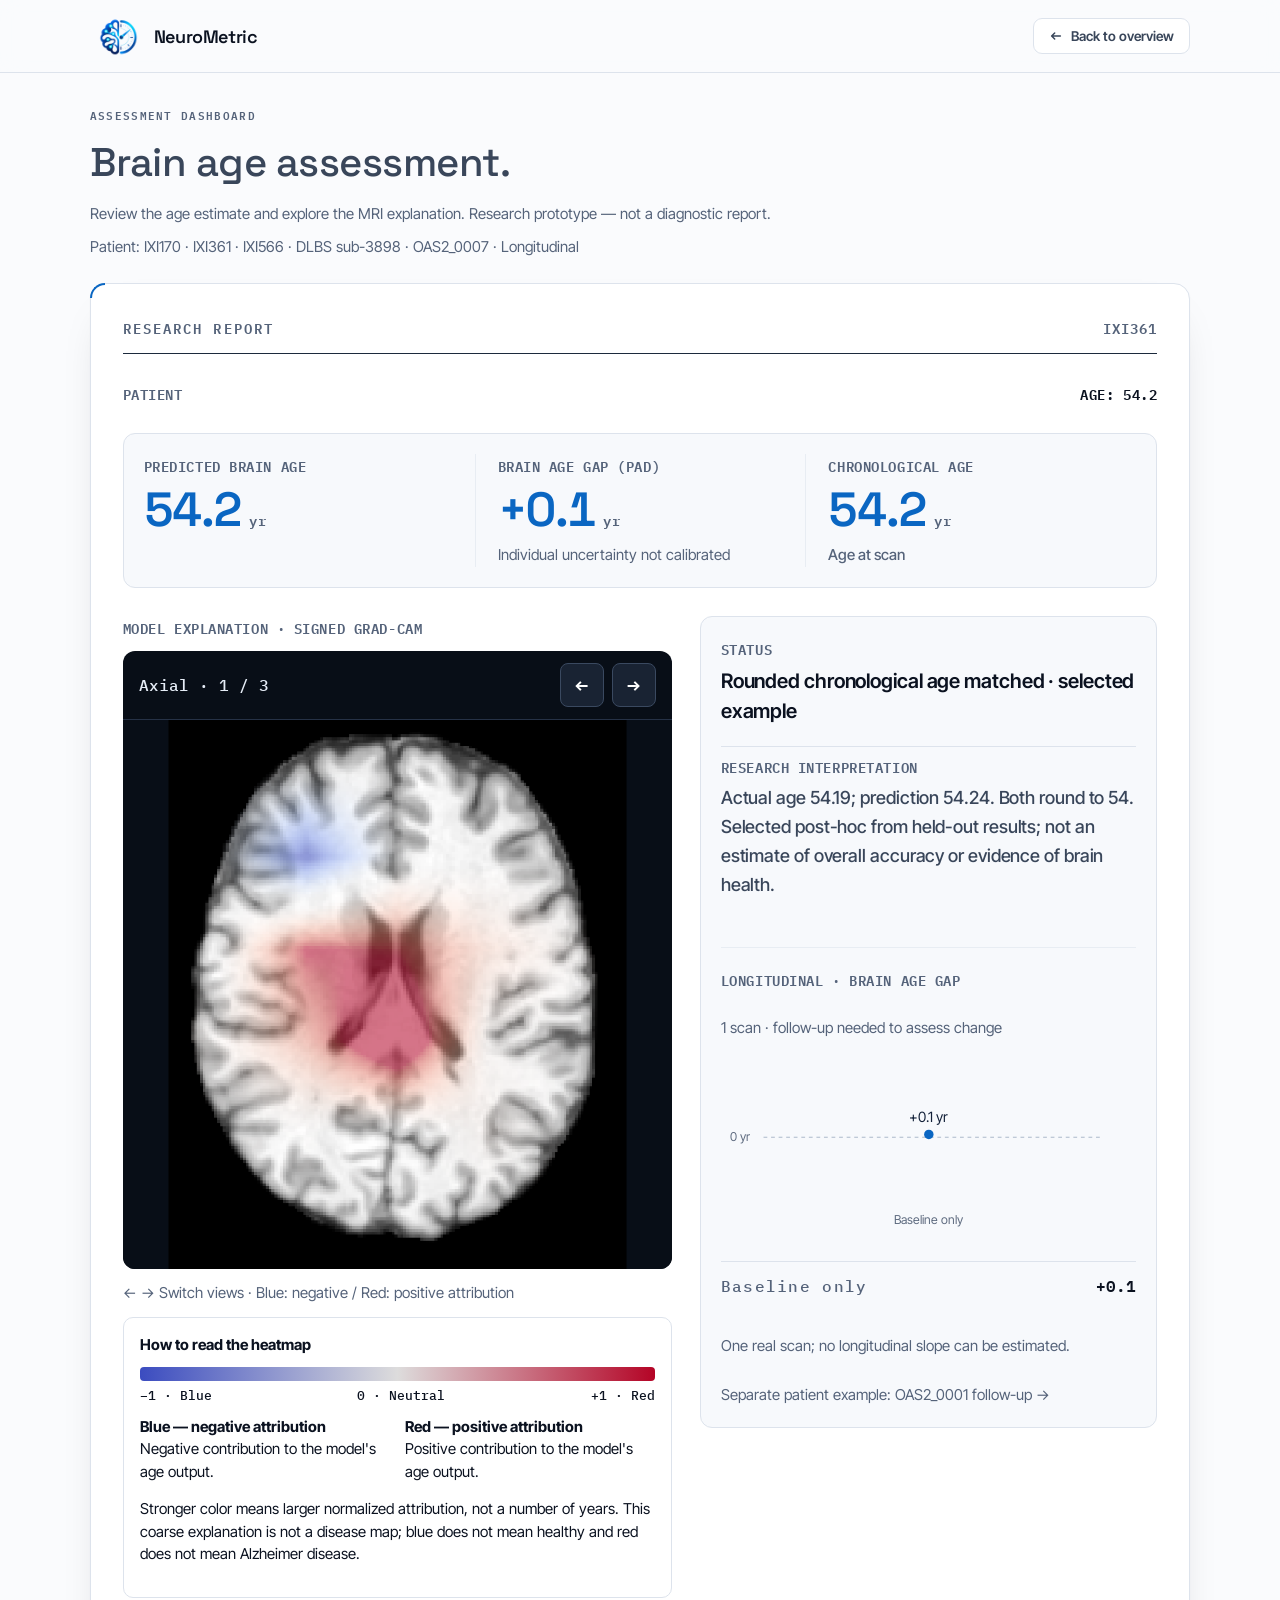
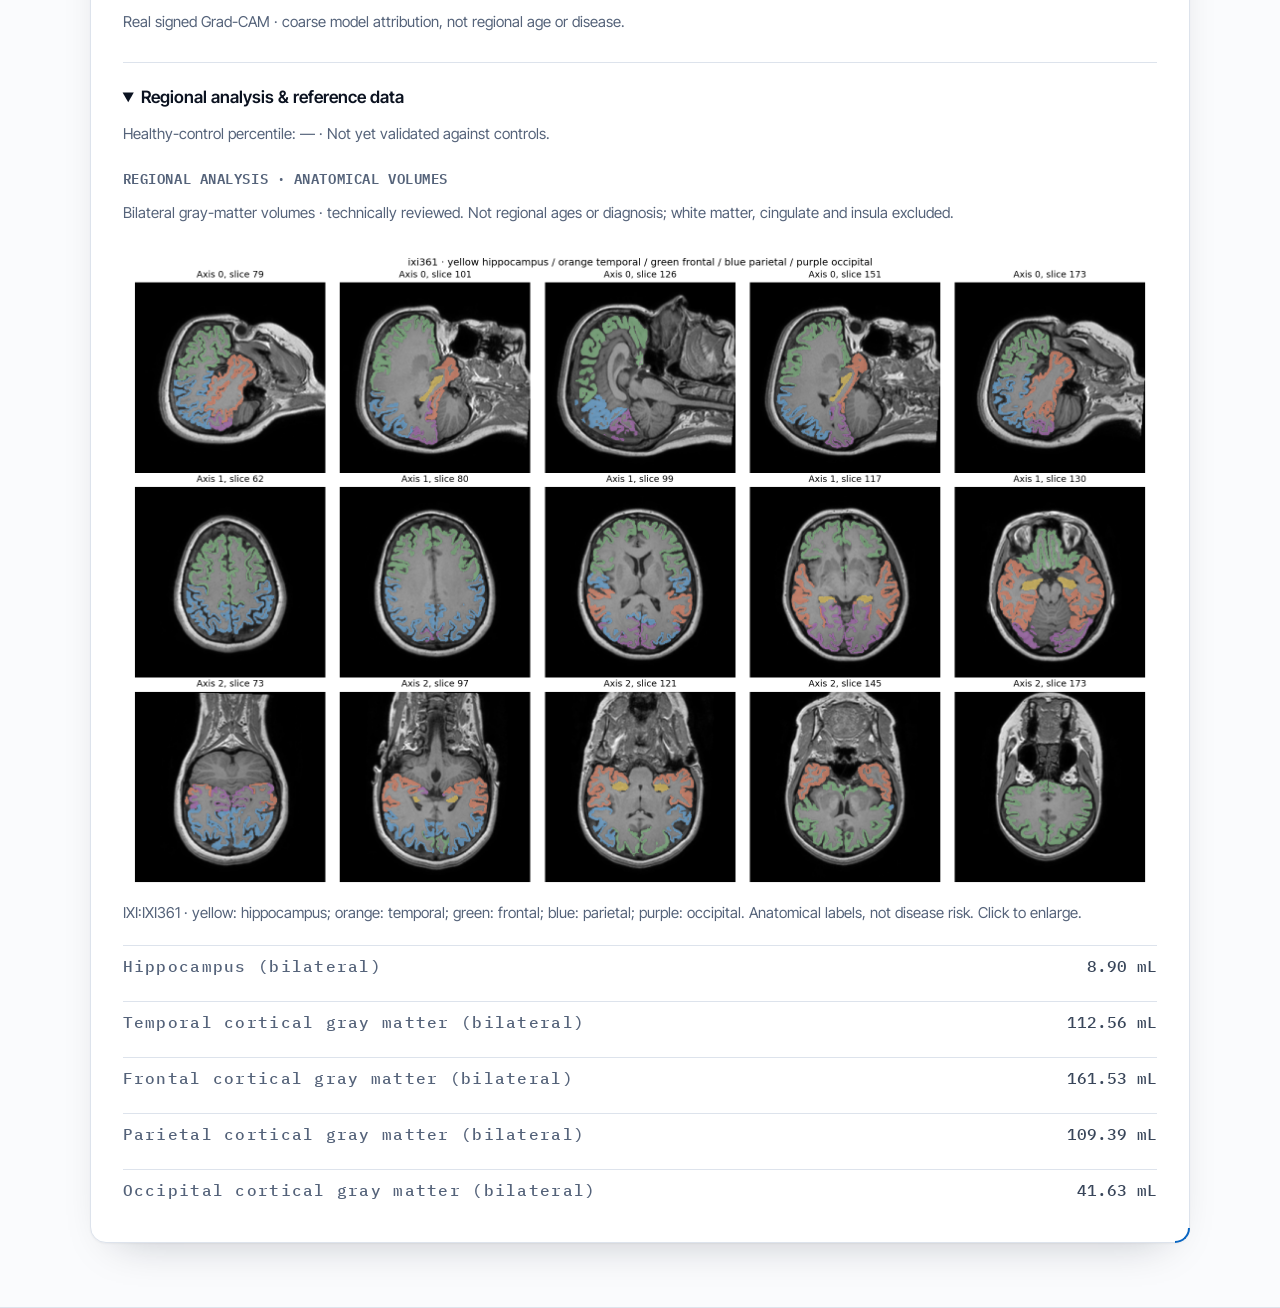
==== commit 3cba557b: "Align patient list label with OAS2_0007 longitudinal tag Co-Authored-By: Claude <noreply@anthropic.c" ====
--- a/report.html
+++ b/report.html
@@ -141,7 +141,7 @@
       <p class="eyebrow">Assessment dashboard</p>
       <h2 class="statement">Brain age assessment.</h2>
       <p class="sec-lede">Review the age estimate and explore the MRI explanation. Research prototype — not a diagnostic report.</p>
-      <p class="lt-note">Patient: <a href="report.html?case=ixi170">IXI170</a> · <a href="report.html?case=ixi361">IXI361</a> · <a href="report.html?case=ixi566">IXI566</a> · <a href="report.html?case=dlbs3898">DLBS sub-3898</a> · <a href="report.html?case=oasis7">OAS2_0007 · Longitudinal pending</a></p>
+      <p class="lt-note">Patient: <a href="report.html?case=ixi170">IXI170</a> · <a href="report.html?case=ixi361">IXI361</a> · <a href="report.html?case=ixi566">IXI566</a> · <a href="report.html?case=dlbs3898">DLBS sub-3898</a> · <a href="report.html?case=oasis7">OAS2_0007 · Longitudinal</a></p>
     </div>
 
     <figure class="report report-sheet" aria-label="Complete sample assessment dashboard">
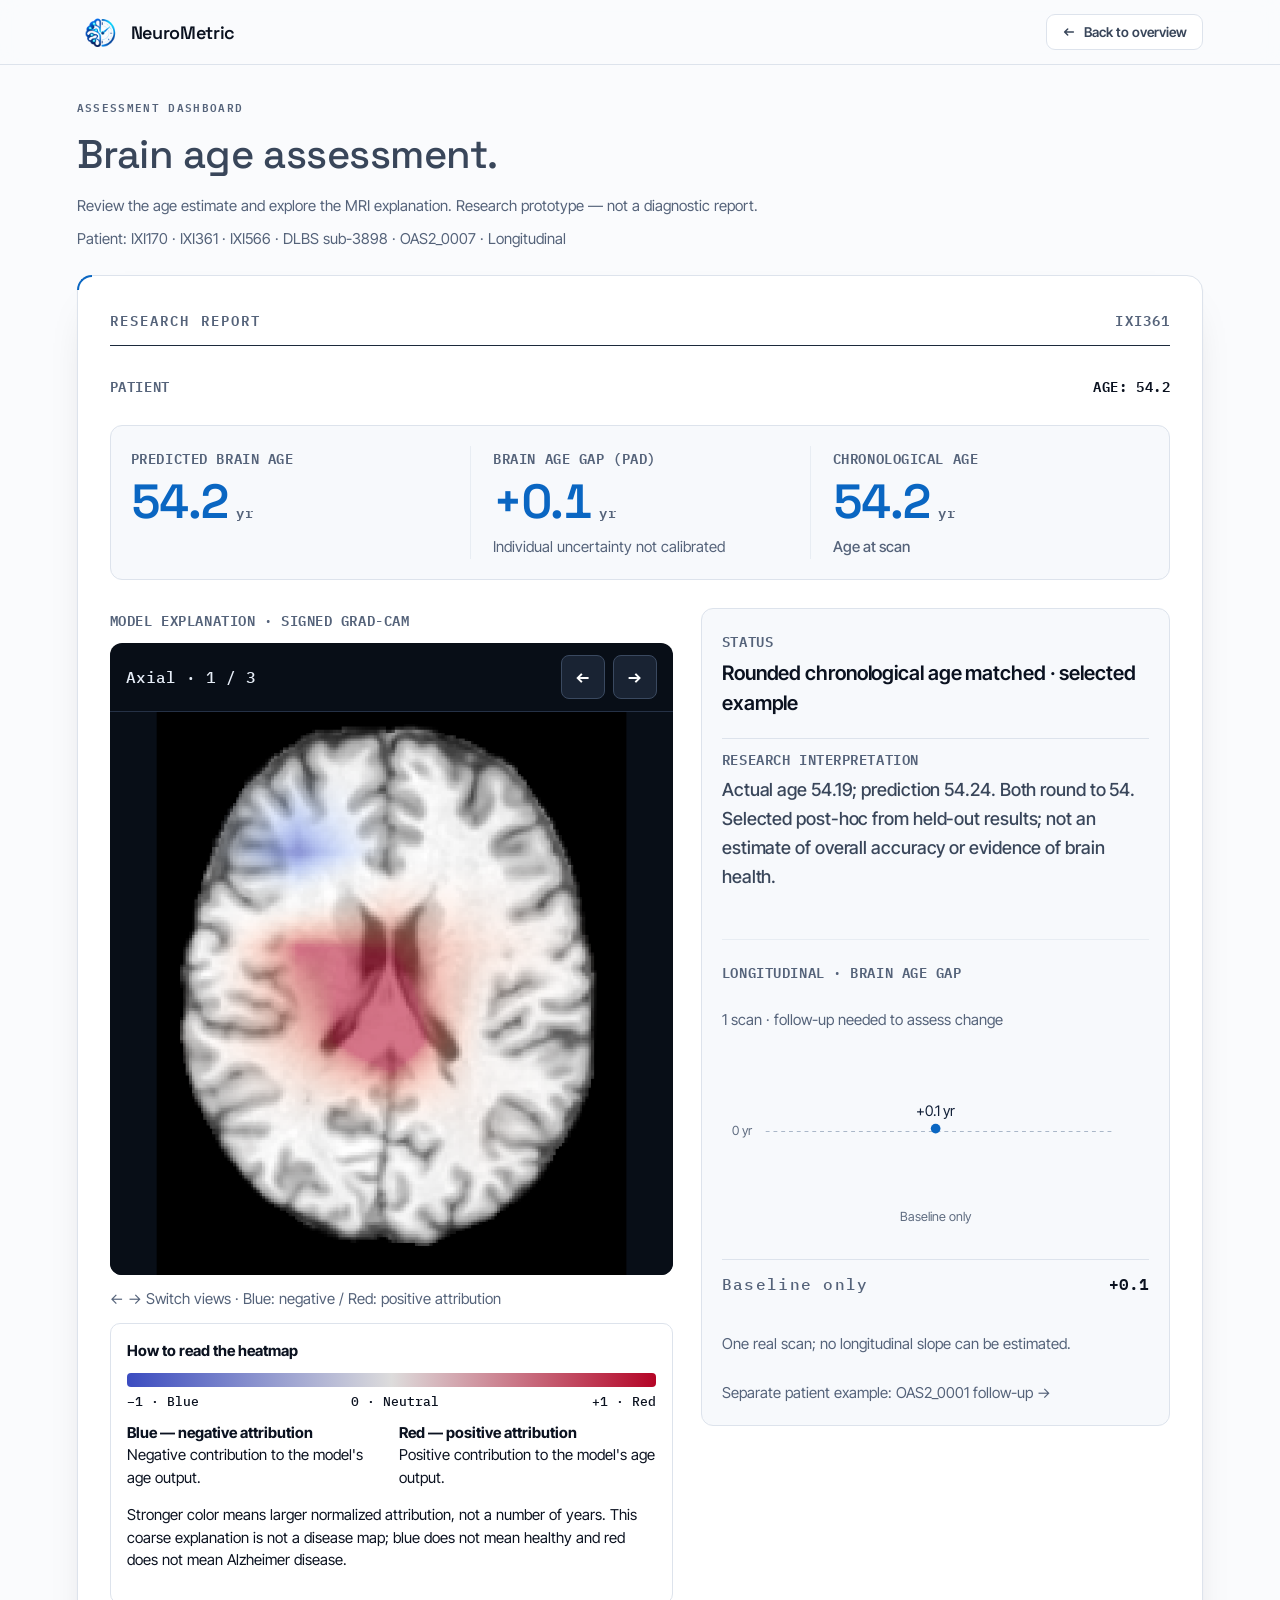
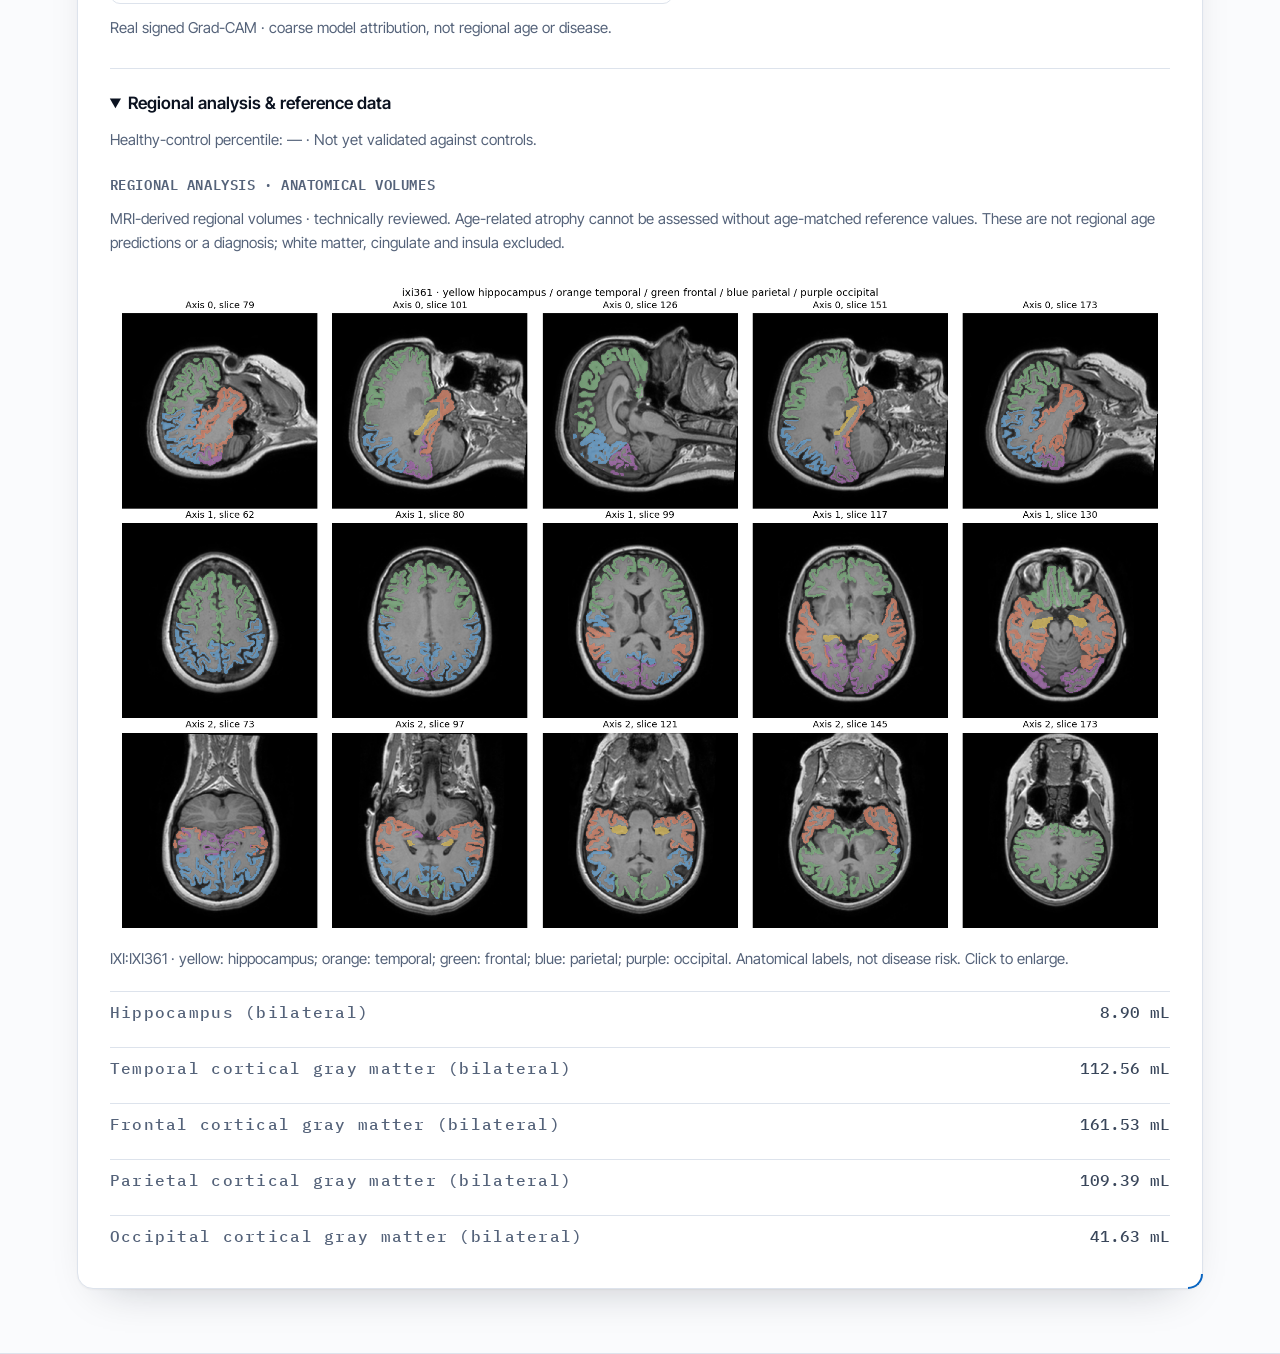
==== commit 3ec0cc32: "Adapt desktop density and update regional MRI demo results" ====
--- a/report.html
+++ b/report.html
@@ -94,6 +94,22 @@
     .report-sheet .bar-label{ white-space:normal; font-size:12.5px; line-height:1.3; }
     .bar-unit{ display:none; }
   }
+</style>
+<style>
+  /* Scale the desktop dashboard to CSS viewport width, not monitor resolution. */
+  @media(min-width:761px){
+    .report-main>.wrap,.nav-inner{width:100%;max-width:1600px}
+    .report-sheet{grid-template-columns:minmax(0,1.2fr) minmax(0,1fr);padding:clamp(20px,1.8vw,32px);gap:clamp(20px,1.8vw,28px)}
+    .pad-col .pad-val,.pad-col:last-child .pad-val{font-size:clamp(34px,2.6vw,48px)}
+    .v-v{font-size:clamp(16px,1.15vw,20px)}
+    .v-v.v-soft{font-size:clamp(15px,1.05vw,18px)}
+    .heat-cap,.viewer-hint,.lt-note,.technical-details,.pad-ci,.ban-sub,.attribution-legend{font-size:clamp(13px,.9vw,15px)}
+    .lt-row span:first-child,.lt-row span:last-child,.viewer-toolbar{font-size:clamp(14px,1vw,16px)}
+    .regional-details>summary,.technical-details>summary{font-size:clamp(15px,1vw,17px)}
+    .report-sheet .heat-viz{max-height:clamp(320px,36vw,560px)}
+  }
+  .report-sheet>*{min-width:0}
+  .legend-ticks{gap:8px;flex-wrap:wrap}
 </style>
 <style>
   .report-page{padding-top:32px}.report-page .sec-head{margin-bottom:24px;max-width:none}.report-page .statement{font-size:clamp(28px,4vw,40px)}.report-page .sec-lede{font-size:15px;max-width:none;margin-top:12px}
@@ -495,7 +511,7 @@
       setTxt("regionalMethod", "Volumes will appear after this patient's own MRI segmentation completes.");
       return;
     }
-    setTxt("regionalMethod", "Bilateral gray-matter volumes · " + (result.state === "visual_review_pending" ? "visual QC pending" : "technically reviewed") + ". Not regional ages or diagnosis; white matter, cingulate and insula excluded.");
+    setTxt("regionalMethod", "MRI-derived regional volumes · " + (result.state === "visual_review_pending" ? "visual QC pending" : "technically reviewed") + ". Age-related atrophy cannot be assessed without age-matched reference values. These are not regional age predictions or a diagnosis; white matter, cingulate and insula excluded.");
     result.regions.forEach(function(row) {
       var item=document.createElement("div"), label=document.createElement("span"), value=document.createElement("span");
       item.className="lt-row";label.textContent=row.region;value.textContent=Number(row.volume_ml).toFixed(2)+" mL";
@@ -548,7 +564,7 @@
       summary = (rate > 0 ? "Brain-age gap increasing ↗" : rate < 0 ? "Brain-age gap decreasing ↘" : "Brain-age gap unchanged →") + " · Slope: " + (rate > 0 ? "+" : "") + rate.toFixed(2) + " yr/year · " + Math.round(realTrajectory.elapsed_years * 365.25) + " days";
       setTxt("longitudinalNote", "Same model and preprocessing; QC approved. Model change is descriptive, not a validated biological aging rate.");
     } else if (c.real && realTrajectory && values.length > 1) {
-      setTxt("longitudinalNote", "Change rate withheld: " + realTrajectory.withheld_reasons.join(", ") + ".");
+      setTxt("longitudinalNote", "Longitudinal patient · Change rate not yet evaluated.");
     }
     setTxt("trajectorySummary", summary);
     chart.setAttribute("aria-label", c.real ? "Observed brain age gap across " + values.length + " scan(s); no diagnostic inference." : "Illustrative brain age gap trajectory with " + values.length + " invented visits");
--- a/styles.css
+++ b/styles.css
@@ -40,7 +40,7 @@
 
   --shadow: 0 1px 2px rgba(11,18,32,.04), 0 20px 44px -26px rgba(11,18,32,.28);
   --shadow-deep: 0 30px 70px -30px rgba(0,0,0,.6);
-  --pad: clamp(24px, 4.5vw, 80px);
+  --pad: clamp(20px, 3.5vw, 64px);
 }
 
 /* ---------- taban ---------- */
@@ -187,19 +187,19 @@
   grid-template-columns:minmax(440px,.98fr) minmax(0,1.02fr);
   gap:clamp(40px,5vw,88px);
   align-items:center;
-  padding-top:96px;
+  padding-top:clamp(40px, 5vw, 80px);
 }
 .hero-copy{ padding-bottom:64px; }
 .hero h1{
   font-family:var(--disp);
-  font-size:clamp(40px,4.9vw,68px);
+  font-size:clamp(36px,3.7vw,62px);
   line-height:1.03; letter-spacing:-.035em; font-weight:600;
   margin-bottom:22px;
 }
 .hl{ color:var(--accent); }
 .lede{
   margin:0 0 34px;
-  font-size:clamp(17px,1.5vw,20px); line-height:1.55; color:var(--ink2);
+  font-size:clamp(16px,1.15vw,19px); line-height:1.55; color:var(--ink2);
   max-width:50ch;
   font-weight:400;
 }
@@ -663,4 +663,21 @@
   .tslide{ flex-basis:100%; padding:24px 24px 22px; }
   .foot-grid{ grid-template-columns:1fr; gap:34px; }
   .foot-bottom{ flex-direction:column; gap:8px; }
-}+}
+
+/* Compact desktop density without browser zoom or shrinking mobile text. */
+@media (min-width:761px) and (max-width:1600px){
+  .nav-inner{height:64px;gap:24px}
+  .brand-mark{width:46px;height:46px}
+  .hero-grid{grid-template-columns:minmax(0,1fr) minmax(0,1fr);gap:32px}
+  .hero-copy{padding-bottom:36px}
+  .hero-stats{margin-bottom:36px;padding-top:20px}
+  .eyebrow{font-size:clamp(25px,2.1vw,34px)}
+  .statement{font-size:clamp(18px,1.4vw,22px)}
+  .sec,.dash{padding-block:64px}
+  .sec-head{margin-bottom:32px}
+  .panel,.bcard,.report{padding:20px}
+}
+@media (min-width:761px) and (max-width:1000px){
+  .hero-grid{grid-template-columns:minmax(0,1fr)}
+}
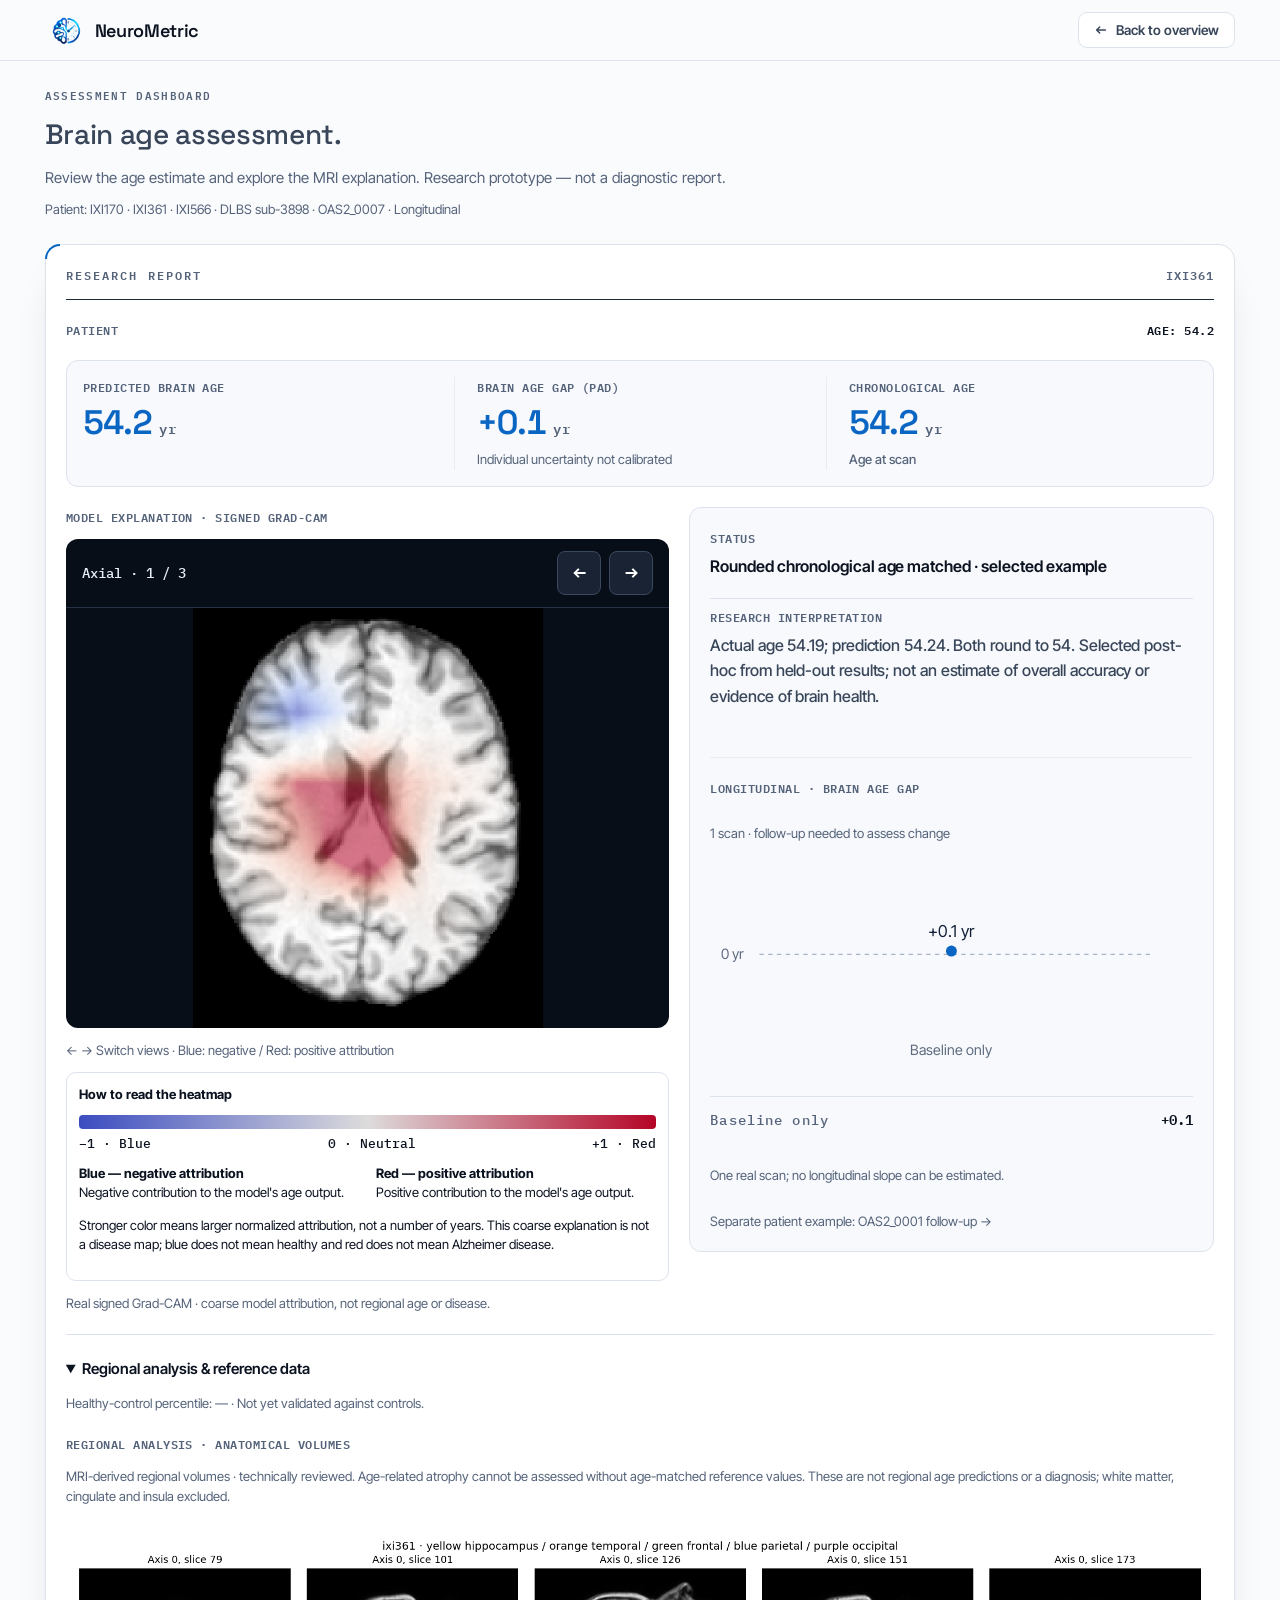
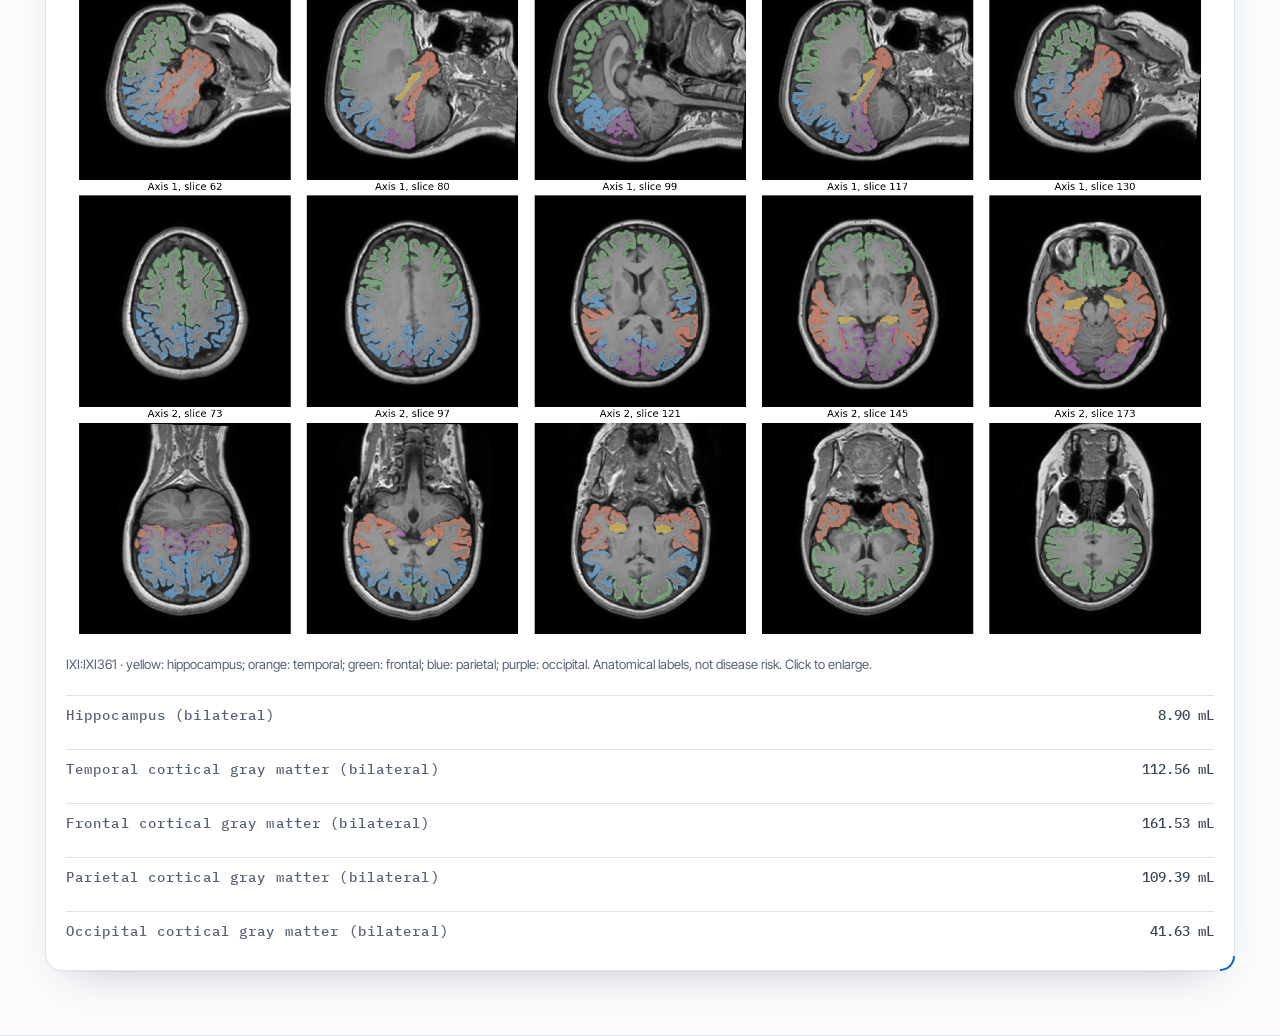
==== commit 316f89a2: "Reduce desktop site and dashboard sizing" ====
--- a/report.html
+++ b/report.html
@@ -135,6 +135,24 @@
  #candidateRegionalRows .lt-row span:first-child{font:500 16px/1.5 var(--sans);letter-spacing:0;color:var(--ink)}
  #candidateRegionalRows .lt-row span:last-child{letter-spacing:0}
  @media(max-width:520px){#candidateRegionalRows .lt-row{grid-template-columns:1fr;gap:4px}}
+</style>
+<style>
+  @media(min-width:761px){
+    .report-main>.wrap,.nav-inner{width:100%;max-width:1440px}
+    .report-page{padding-top:24px}
+    .report-page .statement{font-size:28px}
+    .report-sheet{padding:20px;gap:20px;grid-template-columns:minmax(0,1.15fr) minmax(0,1fr)}
+    .report-sheet .report-head span,.pat-v,.pat-k,.report-sheet .pad-label,.dsec-k,.v-k{font-size:12px}
+    .pad-col .pad-val,.pad-col:last-child .pad-val{font-size:34px}
+    .pad-wrap{padding:16px}
+    .v-v,.v-v.v-soft{font-size:16px}
+    .heat-cap,.viewer-hint,.lt-note,.technical-details,.pad-ci,.ban-sub,.attribution-legend{font-size:13px}
+    .lt-row span:first-child,.lt-row span:last-child,.viewer-toolbar,#candidateRegionalRows .lt-row span:first-child{font-size:14px}
+    .regional-details>summary,.technical-details>summary{font-size:15px}
+    .report-sheet .heat-viz{max-height:420px}
+    .attribution-legend{padding:12px}
+    .report-sheet>*{min-width:0}
+  }
 </style>
 </head>
 <body>
--- a/styles.css
+++ b/styles.css
@@ -681,3 +681,27 @@
 @media (min-width:761px) and (max-width:1000px){
   .hero-grid{grid-template-columns:minmax(0,1fr)}
 }
+
+@media (min-width:761px){
+  .wrap{max-width:1440px}
+  body{font-size:14px}
+  .hero-grid{padding-top:40px;gap:28px}
+  .hero h1{font-size:clamp(32px,2.8vw,46px);margin-bottom:16px}
+  .lede{font-size:15px;margin-bottom:24px}
+  .eyebrow{font-size:clamp(23px,1.8vw,29px)}
+  .statement,#why .statement{font-size:20px}
+  .sec-lede,#why .sec-lede,.trust-sub{font-size:15px}
+  .sec,.dash,.trust,.usecases{padding-block:48px}
+  .panel,.bcard,.report,.tslide{padding:18px}
+  .panel-title,.bcard h3,.tinfo h3{font-size:18px}
+  .panel-label,.case-lab{font-size:12px}
+  .psel-wrap select{font-size:14px;padding-block:10px}
+  .stat b{font-size:26px}
+  .pad-val{font-size:40px}
+  .bcard p,.brow p,.dash-lede,.dn,.tbio{font-size:14px}
+  .tquote{font-size:16px}
+  .btn{font-size:13px;padding:11px 18px}
+  .nav-inner{height:60px}
+  .brand-mark{width:42px;height:42px}
+  .foot{padding-top:48px}
+}
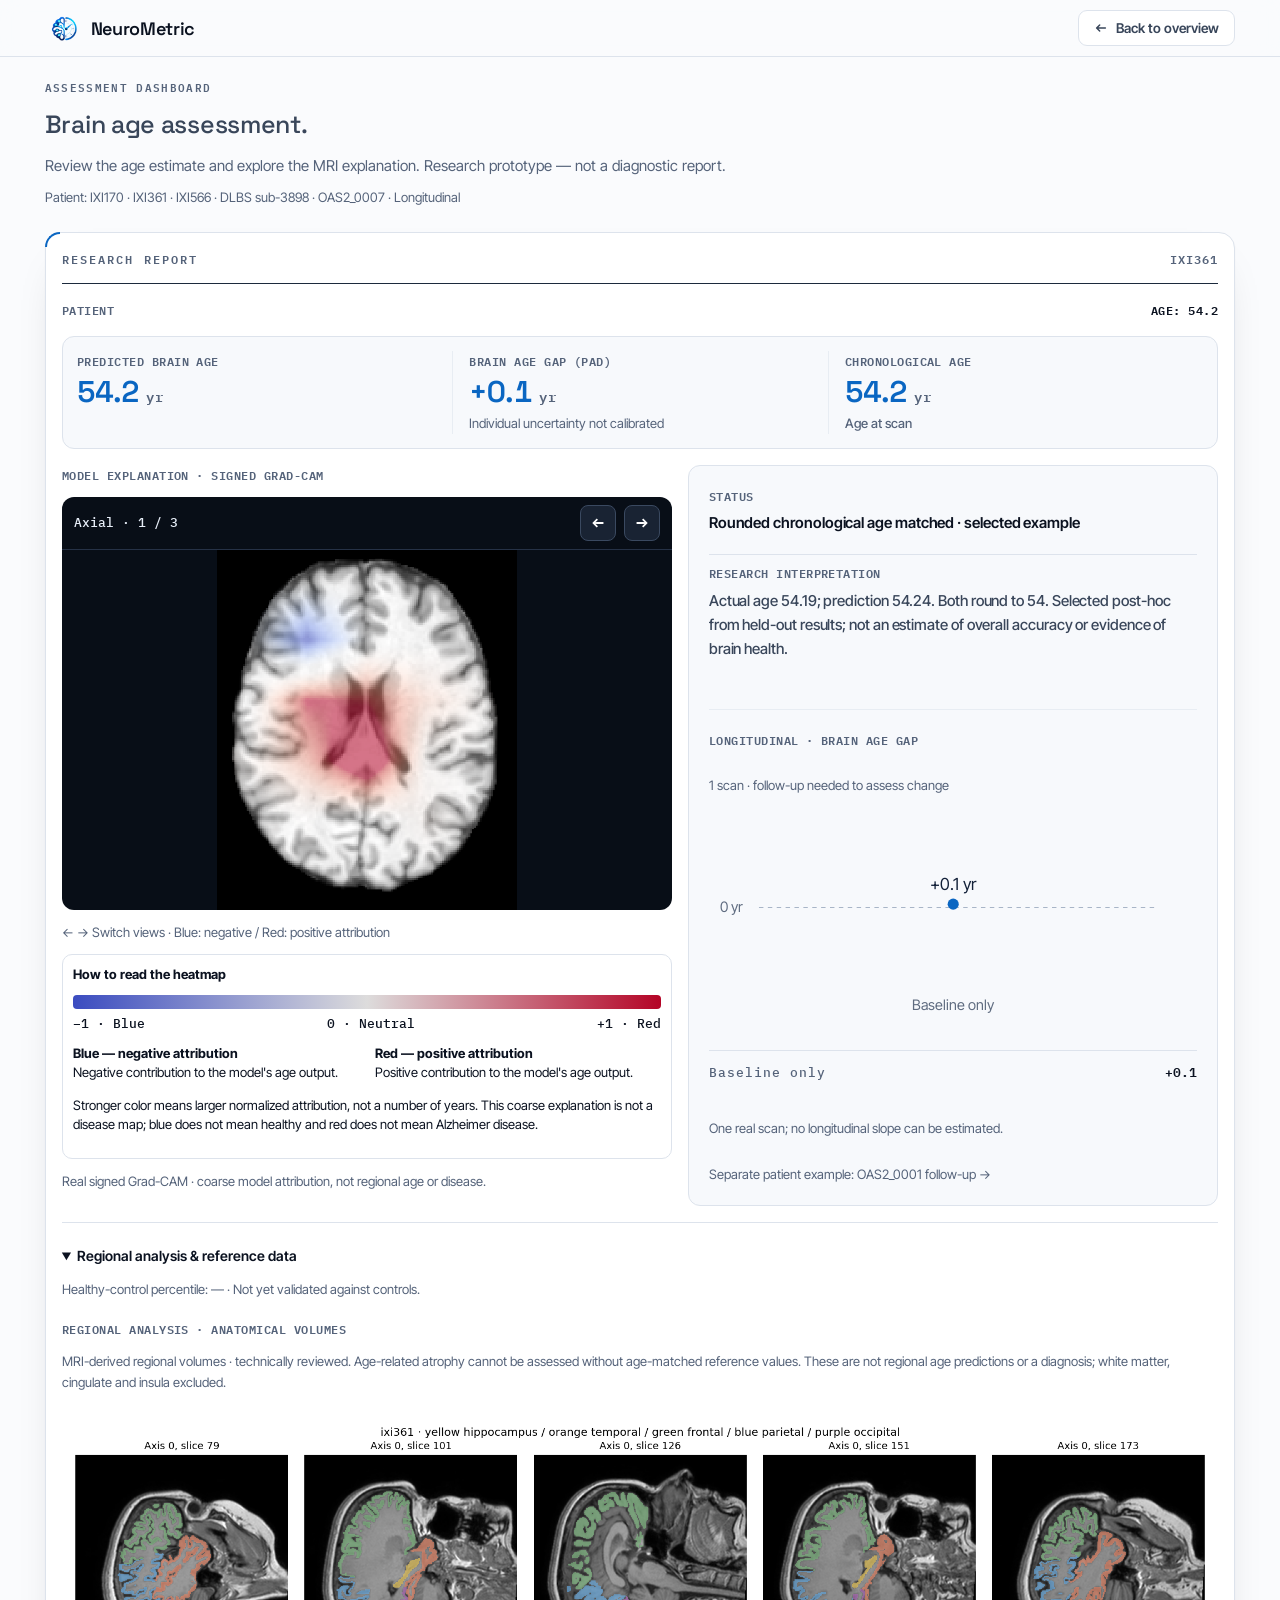
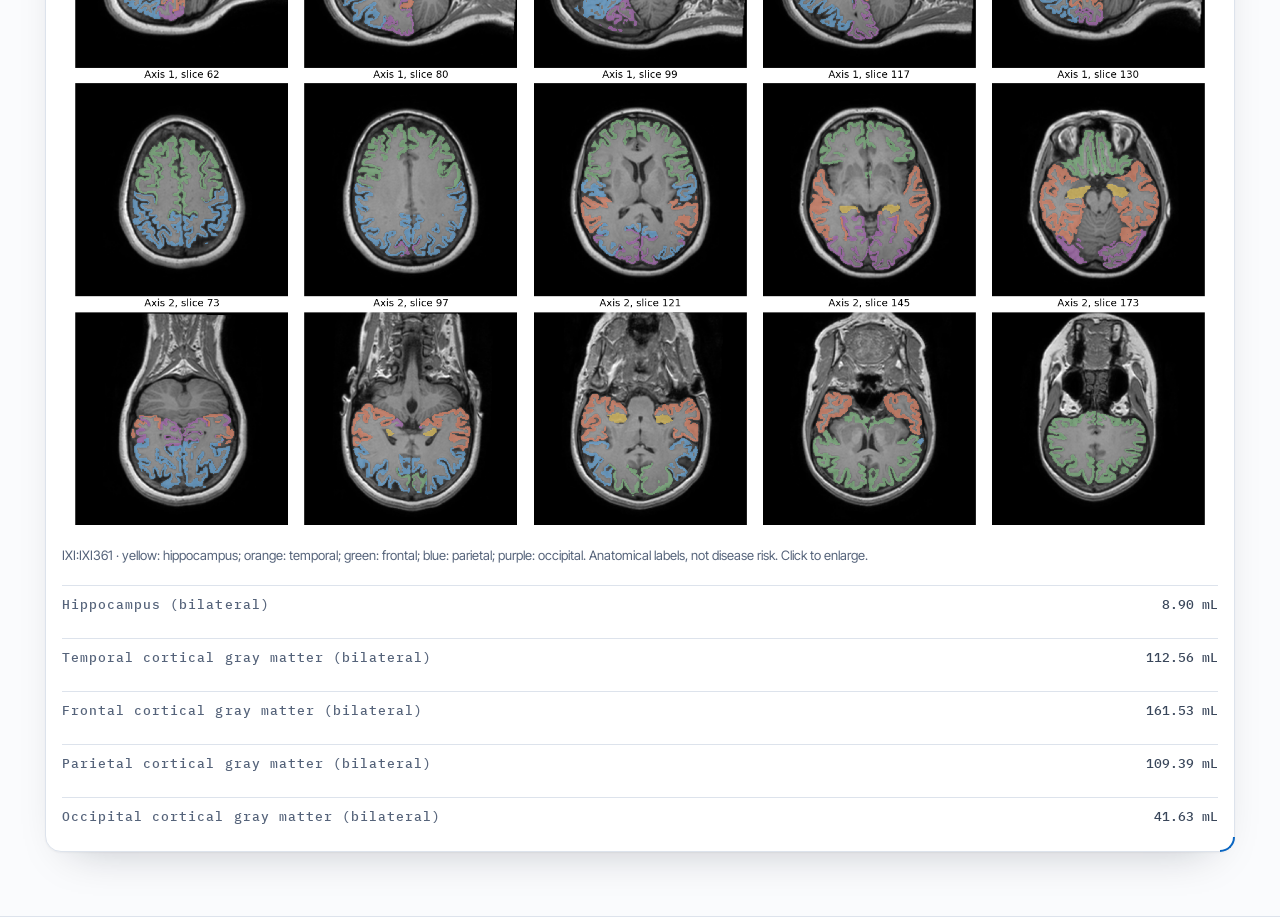
==== commit 3e553c0c: "Redesign research resources and compact desktop dashboard" ====
--- a/report.html
+++ b/report.html
@@ -138,19 +138,23 @@
 </style>
 <style>
   @media(min-width:761px){
-    .report-main>.wrap,.nav-inner{width:100%;max-width:1440px}
-    .report-page{padding-top:24px}
-    .report-page .statement{font-size:28px}
-    .report-sheet{padding:20px;gap:20px;grid-template-columns:minmax(0,1.15fr) minmax(0,1fr)}
+    .report-main>.wrap,.nav-inner{width:100%;max-width:1320px}
+    .report-page{padding-top:20px}
+    .report-page .statement{font-size:25px}
+    .report-sheet{padding:16px;gap:16px;grid-template-columns:minmax(0,1.15fr) minmax(0,1fr)}
     .report-sheet .report-head span,.pat-v,.pat-k,.report-sheet .pad-label,.dsec-k,.v-k{font-size:12px}
-    .pad-col .pad-val,.pad-col:last-child .pad-val{font-size:34px}
-    .pad-wrap{padding:16px}
-    .v-v,.v-v.v-soft{font-size:16px}
+    .pad-col .pad-val,.pad-col:last-child .pad-val{font-size:30px}
+    .pad-wrap{padding:14px}
+    .pad-col{padding-inline:16px;gap:6px}
+    .v-v,.v-v.v-soft{font-size:15px}
     .heat-cap,.viewer-hint,.lt-note,.technical-details,.pad-ci,.ban-sub,.attribution-legend{font-size:13px}
-    .lt-row span:first-child,.lt-row span:last-child,.viewer-toolbar,#candidateRegionalRows .lt-row span:first-child{font-size:14px}
-    .regional-details>summary,.technical-details>summary{font-size:15px}
-    .report-sheet .heat-viz{max-height:420px}
-    .attribution-legend{padding:12px}
+    .lt-row span:first-child,.lt-row span:last-child,.viewer-toolbar,#candidateRegionalRows .lt-row span:first-child{font-size:13px}
+    .regional-details>summary,.technical-details>summary{font-size:14px}
+    .report-sheet .heat-viz{max-height:360px}
+    .viewer-toolbar{padding:8px 12px}
+    .viewer-buttons button{width:36px;height:36px;font-size:20px}
+    #candidateRegionalRows .lt-row{padding-block:10px}
+    .attribution-legend{padding:10px}
     .report-sheet>*{min-width:0}
   }
 </style>
--- a/styles.css
+++ b/styles.css
@@ -683,25 +683,25 @@
 }
 
 @media (min-width:761px){
-  .wrap{max-width:1440px}
+  .wrap{max-width:1320px}
   body{font-size:14px}
-  .hero-grid{padding-top:40px;gap:28px}
-  .hero h1{font-size:clamp(32px,2.8vw,46px);margin-bottom:16px}
+  .hero-grid{padding-top:32px;gap:24px}
+  .hero h1{font-size:clamp(30px,2.5vw,40px);margin-bottom:14px}
   .lede{font-size:15px;margin-bottom:24px}
-  .eyebrow{font-size:clamp(23px,1.8vw,29px)}
-  .statement,#why .statement{font-size:20px}
+  .eyebrow{font-size:clamp(21px,1.6vw,26px)}
+  .statement,#why .statement{font-size:18px}
   .sec-lede,#why .sec-lede,.trust-sub{font-size:15px}
-  .sec,.dash,.trust,.usecases{padding-block:48px}
-  .panel,.bcard,.report,.tslide{padding:18px}
-  .panel-title,.bcard h3,.tinfo h3{font-size:18px}
+  .sec,.dash,.trust,.usecases{padding-block:40px}
+  .panel,.bcard,.report,.tslide{padding:16px}
+  .panel-title,.bcard h3,.tinfo h3{font-size:17px}
   .panel-label,.case-lab{font-size:12px}
   .psel-wrap select{font-size:14px;padding-block:10px}
-  .stat b{font-size:26px}
-  .pad-val{font-size:40px}
+  .stat b{font-size:24px}
+  .pad-val{font-size:36px}
   .bcard p,.brow p,.dash-lede,.dn,.tbio{font-size:14px}
   .tquote{font-size:16px}
   .btn{font-size:13px;padding:11px 18px}
-  .nav-inner{height:60px}
-  .brand-mark{width:42px;height:42px}
-  .foot{padding-top:48px}
-}
+  .nav-inner{height:56px}
+  .brand-mark{width:38px;height:38px}
+  .foot{padding-top:40px}
+}
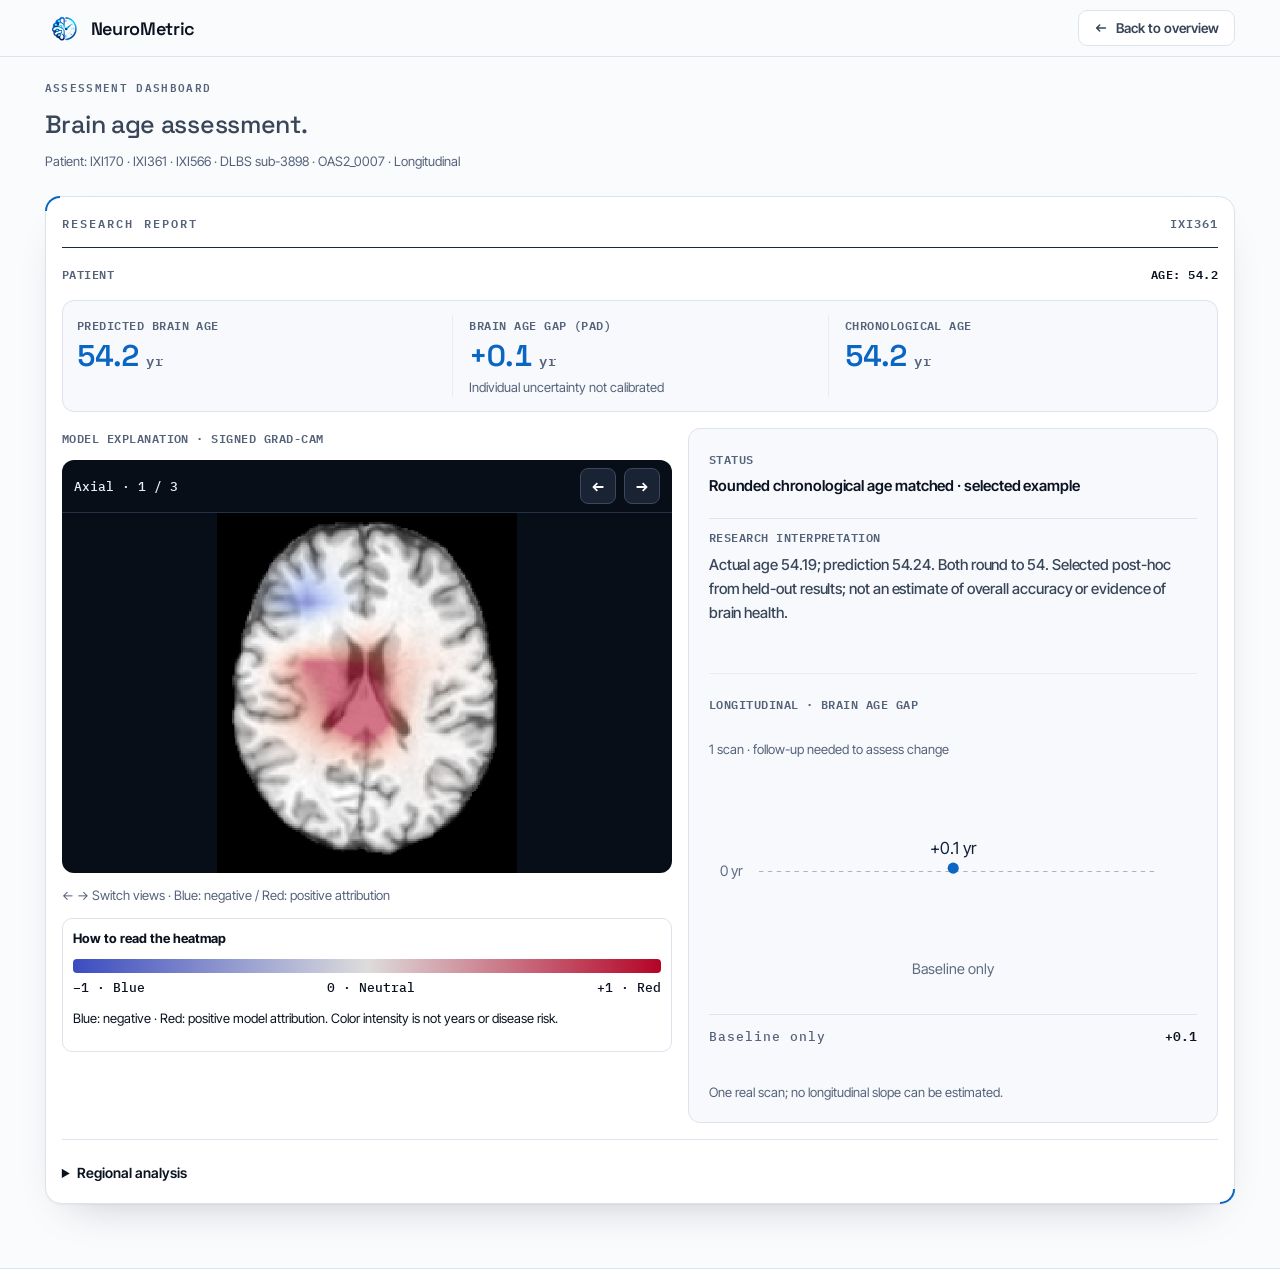
==== commit 9c8c6fdc: "Trim dashboard copy and collapse regional analysis by default" ====
--- a/report.html
+++ b/report.html
@@ -178,7 +178,6 @@
     <div class="sec-head">
       <p class="eyebrow">Assessment dashboard</p>
       <h2 class="statement">Brain age assessment.</h2>
-      <p class="sec-lede">Review the age estimate and explore the MRI explanation. Research prototype — not a diagnostic report.</p>
       <p class="lt-note">Patient: <a href="report.html?case=ixi170">IXI170</a> · <a href="report.html?case=ixi361">IXI361</a> · <a href="report.html?case=ixi566">IXI566</a> · <a href="report.html?case=dlbs3898">DLBS sub-3898</a> · <a href="report.html?case=oasis7">OAS2_0007 · Longitudinal</a></p>
     </div>
 
@@ -206,16 +205,13 @@
         <div class="pad-col">
           <span class="pad-label">Chronological age</span>
           <span class="pad-val" id="dChronological">57<span class="pad-unit">yr</span></span>
-          <span class="ban-sub">Age at scan</span>
         </div>
       </div>
 
-      <details class="dsec regional-details" open>
-        <summary>Regional analysis &amp; reference data</summary>
-        <p class="lt-note">Healthy-control percentile: <span id="dPct">—</span> · Not yet validated against controls.</p>
-        <div class="pct-track" hidden><i class="pct-dot" id="dPctDot"></i></div>
+      <details class="dsec regional-details">
+        <summary>Regional analysis</summary>
         <span class="dsec-k" id="regionalTitle">Regional analysis · illustrative gaps</span>
-        <p class="lt-note" id="regionalMethod" hidden>Regional volumes require anatomical segmentation and registration review. Volume differences cannot be converted into years without a validated age-reference model.</p>
+        <p class="lt-note" id="regionalMethod" hidden></p>
         <figure id="regionalVisual" hidden style="margin:20px 0">
           <a href="assets/oasis30-regional-segmentation.png" target="_blank" rel="noopener" aria-label="Open full-size regional MRI segmentation">
             <img src="assets/oasis30-regional-segmentation.png" alt="OAS1_0030 MRI with segmented hippocampus and cortical gray-matter groups in fifteen slices" loading="lazy" style="display:block;width:100%;height:auto;border-radius:12px">
@@ -283,10 +279,8 @@
             <strong>How to read the heatmap</strong>
             <div class="legend-gradient" role="img" aria-label="Normalized signed attribution scale: blue minus one, neutral zero, red plus one"></div>
             <div class="legend-ticks"><span>−1 · Blue</span><span>0 · Neutral</span><span>+1 · Red</span></div>
-            <div class="legend-description"><p><strong>Blue — negative attribution</strong><br>Negative contribution to the model's age output.</p><p><strong>Red — positive attribution</strong><br>Positive contribution to the model's age output.</p></div>
-            <p>Stronger color means larger normalized attribution, not a number of years. This coarse explanation is not a disease map; blue does not mean healthy and red does not mean Alzheimer disease.</p>
+            <p>Blue: negative · Red: positive model attribution. Color intensity is not years or disease risk.</p>
           </div>
-          <p class="heat-cap" id="dHeatCap">Schematic hotspot — not generated by the model</p>
         </div>
         <div class="dsec" id="longitudinalPanel">
           <span class="dsec-k">Longitudinal · brain age gap</span>
@@ -298,7 +292,6 @@
             <div class="lt-row now"><span>2026</span><span>+9.4</span></div>
           </div>
           <p class="lt-note" id="longitudinalNote">Invented visits for interface demonstration. Longitudinal performance and reference trajectories are not validated.</p>
-          <p class="lt-note"><a href="longitudinal.html">Separate patient example: OAS2_0001 follow-up →</a></p>
           <section id="realFollowUp" hidden style="margin-top:24px;padding-top:20px;border-top:1px solid var(--line)">
             <h3 style="font-size:18px;margin:0 0 8px">Longitudinal · OAS2_0001</h3>
             <p class="lt-note">2 MRI visits · 457 days apart</p>
@@ -391,12 +384,12 @@
     setTxt("dHead2", caseTitle(c.id));
     document.getElementById("mriViewer").hidden = true;
     setTxt("heatTitle", "MRI explanation unavailable for this patient");
-    setTxt("regionalTitle", "Regional volumes · not measured for this patient");
+    setTxt("regionalTitle", "");
+    document.getElementById("regionalTitle").hidden = true;
   }
   if (c.real && c.heatPrefix) {
     setTxt("reportKind", "Research report");
     setTxt("regionalTitle", "Anatomical regions · measurement status");
-    document.getElementById("regionalMethod").hidden = false;
     setTxt("dHead2", caseTitle(c.id) + (c.longitudinalTag ? " · " + c.longitudinalTag : ""));
     setTxt("heatTitle", "Model explanation · signed Grad-CAM");
     document.getElementById("realHeat").hidden = false;
@@ -462,7 +455,8 @@
   });
   if (c.real && c.patientId !== "OAS1_0030") {
     bars.textContent = "";
-    setTxt("regionalTitle", "Regional volumes · not measured for this patient");
+    setTxt("regionalTitle", "");
+    document.getElementById("regionalTitle").hidden = true;
     var pendingVolumes = document.createElement("p");
     pendingVolumes.textContent = "Regional segmentation has not been computed for " + c.patientId + ". No other patient's measurements are shown.";
     bars.appendChild(pendingVolumes);
@@ -485,6 +479,8 @@
       approvalNote.textContent = "Approved regional measurements are not available. The experimental segmentation results below still require orientation and full segmentation review.";
       bars.appendChild(approvalNote);
       setTxt("regionalTitle", "Regional volumes · review pending");
+      document.getElementById("regionalTitle").hidden = false;
+      document.getElementById("regionalMethod").hidden = false;
       setTxt("regionalMethod", "Model-derived anatomical segmentation is available on experimental geometry. Volumes cannot be converted into years without a validated age-reference model.");
       document.getElementById("candidateRegionalPanel").hidden = false;
       var candidateRows = document.getElementById("candidateRegionalRows");
@@ -504,6 +500,8 @@
       document.getElementById("candidateRegionalPanel").hidden = true;
       bars.textContent = "";
       setTxt("regionalTitle", "Anatomical volumes · mL");
+      document.getElementById("regionalTitle").hidden = false;
+      document.getElementById("regionalMethod").hidden = false;
       setTxt("regionalMethod", "FastSurfer DKT bilateral gray-matter parcel groups on a conformed 1 mm grid · technically reviewed, not clinically validated. White matter, cingulate and insula are excluded. These are volumes, not regional ages or healthy-control percentiles.");
       regional.regions.forEach(function (row) {
         var item = document.createElement("div");
@@ -525,6 +523,7 @@
     }
     bars.textContent = "";
     setTxt("regionalTitle", "Regional analysis · anatomical volumes");
+    document.getElementById("regionalTitle").hidden = false;
     document.getElementById("regionalMethod").hidden = false;
     if (result.state !== "visual_review_pending" && result.state !== "technically_reviewed") {
       var pending = document.createElement("p");
@@ -533,7 +532,7 @@
       setTxt("regionalMethod", "Volumes will appear after this patient's own MRI segmentation completes.");
       return;
     }
-    setTxt("regionalMethod", "MRI-derived regional volumes · " + (result.state === "visual_review_pending" ? "visual QC pending" : "technically reviewed") + ". Age-related atrophy cannot be assessed without age-matched reference values. These are not regional age predictions or a diagnosis; white matter, cingulate and insula excluded.");
+    setTxt("regionalMethod", "Bilateral gray-matter volumes · " + (result.state === "visual_review_pending" ? "QC pending" : "technically reviewed") + ". Not regional age or diagnosis. Excludes white matter, cingulate and insula.");
     result.regions.forEach(function(row) {
       var item=document.createElement("div"), label=document.createElement("span"), value=document.createElement("span");
       item.className="lt-row";label.textContent=row.region;value.textContent=Number(row.volume_ml).toFixed(2)+" mL";
--- a/styles.css
+++ b/styles.css
@@ -565,7 +565,7 @@
 
 /* ---------- footer ---------- */
 .foot{ background:var(--dark); color:#9FB1C4; padding:72px 0 32px; }
-.foot-grid{ display:grid; grid-template-columns:1.35fr .6fr .6fr 1.25fr; gap:clamp(28px,4vw,64px); }
+.foot-grid{ display:grid; grid-template-columns:minmax(0,1.5fr) minmax(0,1fr) minmax(0,1fr); gap:clamp(28px,4vw,64px); }
 .fbrand .brand-text{ color:#EDF3FA; }
 /* keep the logo visible on dark: white badge chip */
 .fbrand .brand-mark{
@@ -621,7 +621,7 @@
   .long-grid{ grid-template-columns:1fr; }
   .brow{ grid-template-columns:1fr; gap:24px; }
   .brow .viz{ margin-top:6px; }
-  .foot-grid{ grid-template-columns:1fr 1fr; gap:40px; }
+  .foot-grid{ grid-template-columns:minmax(0,1.4fr) minmax(0,1fr) minmax(0,1fr); gap:28px; }
 }
 
 @media (max-width:1060px){
